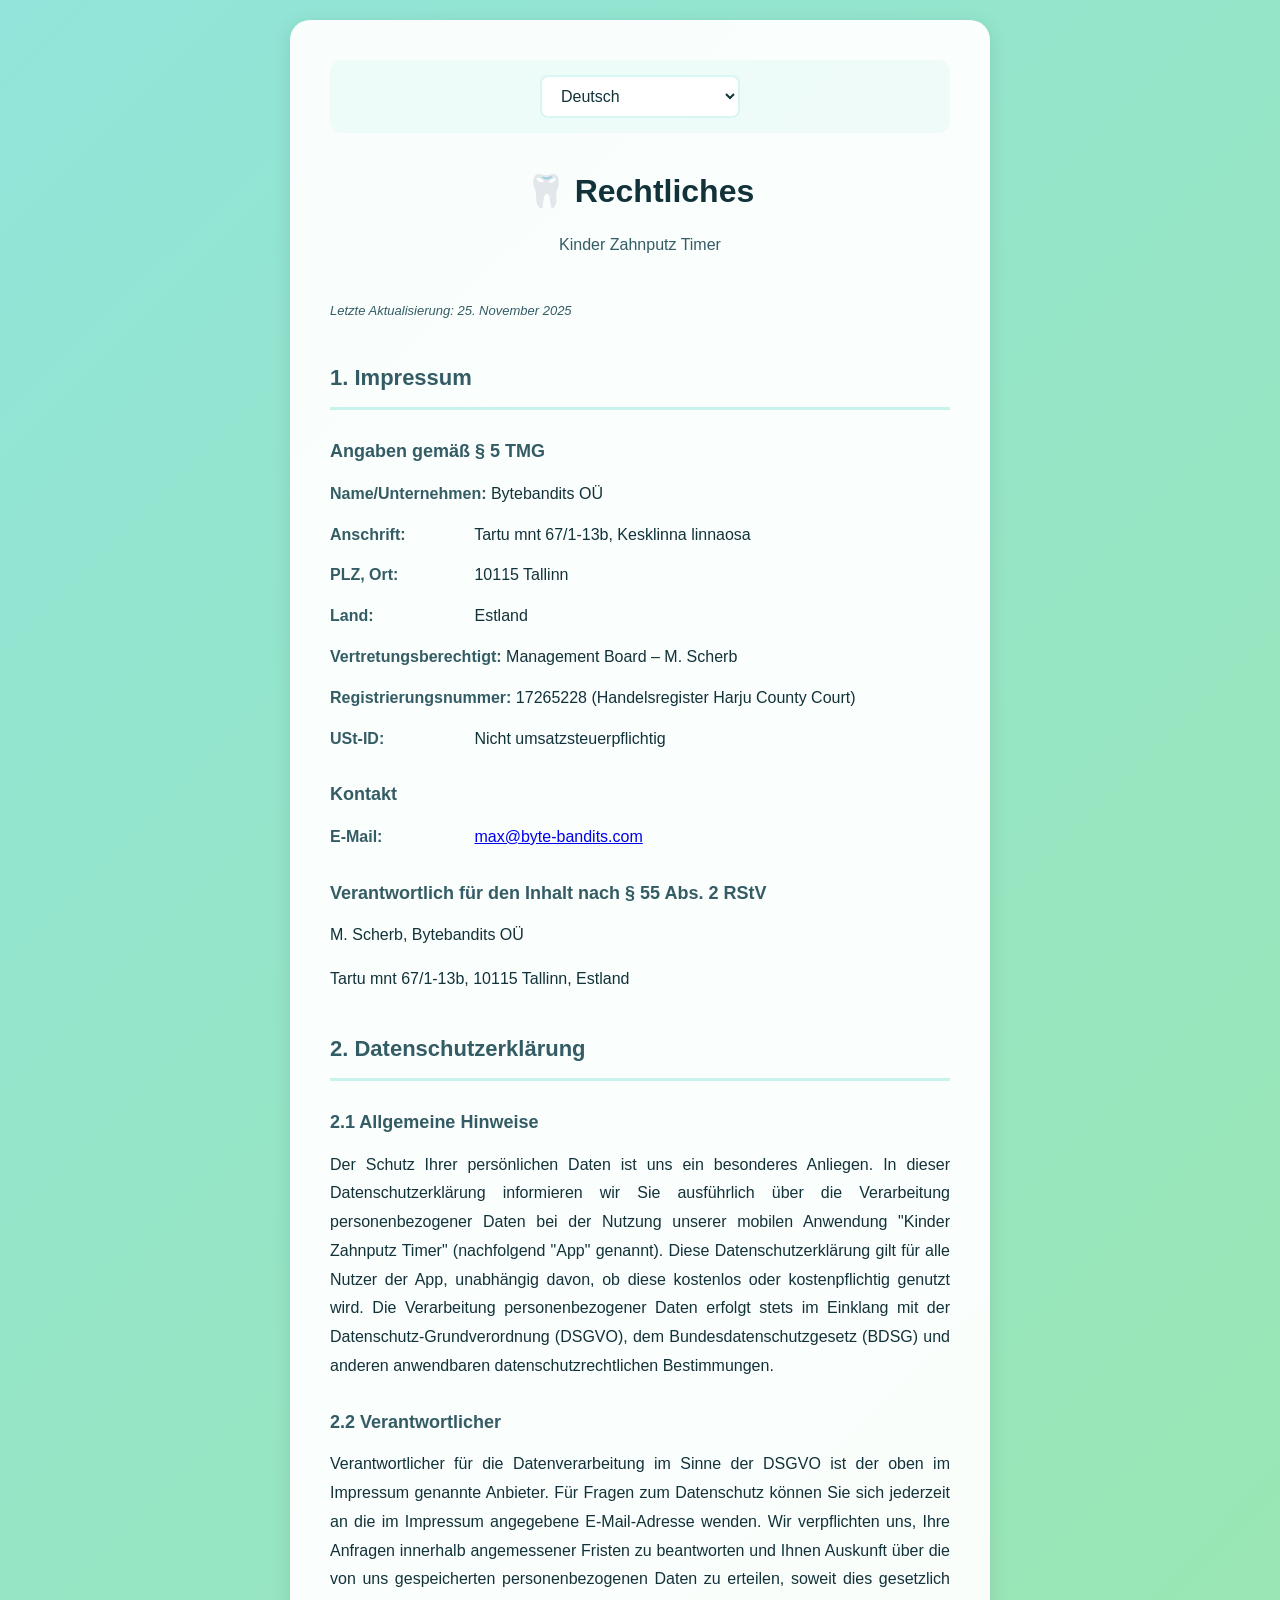
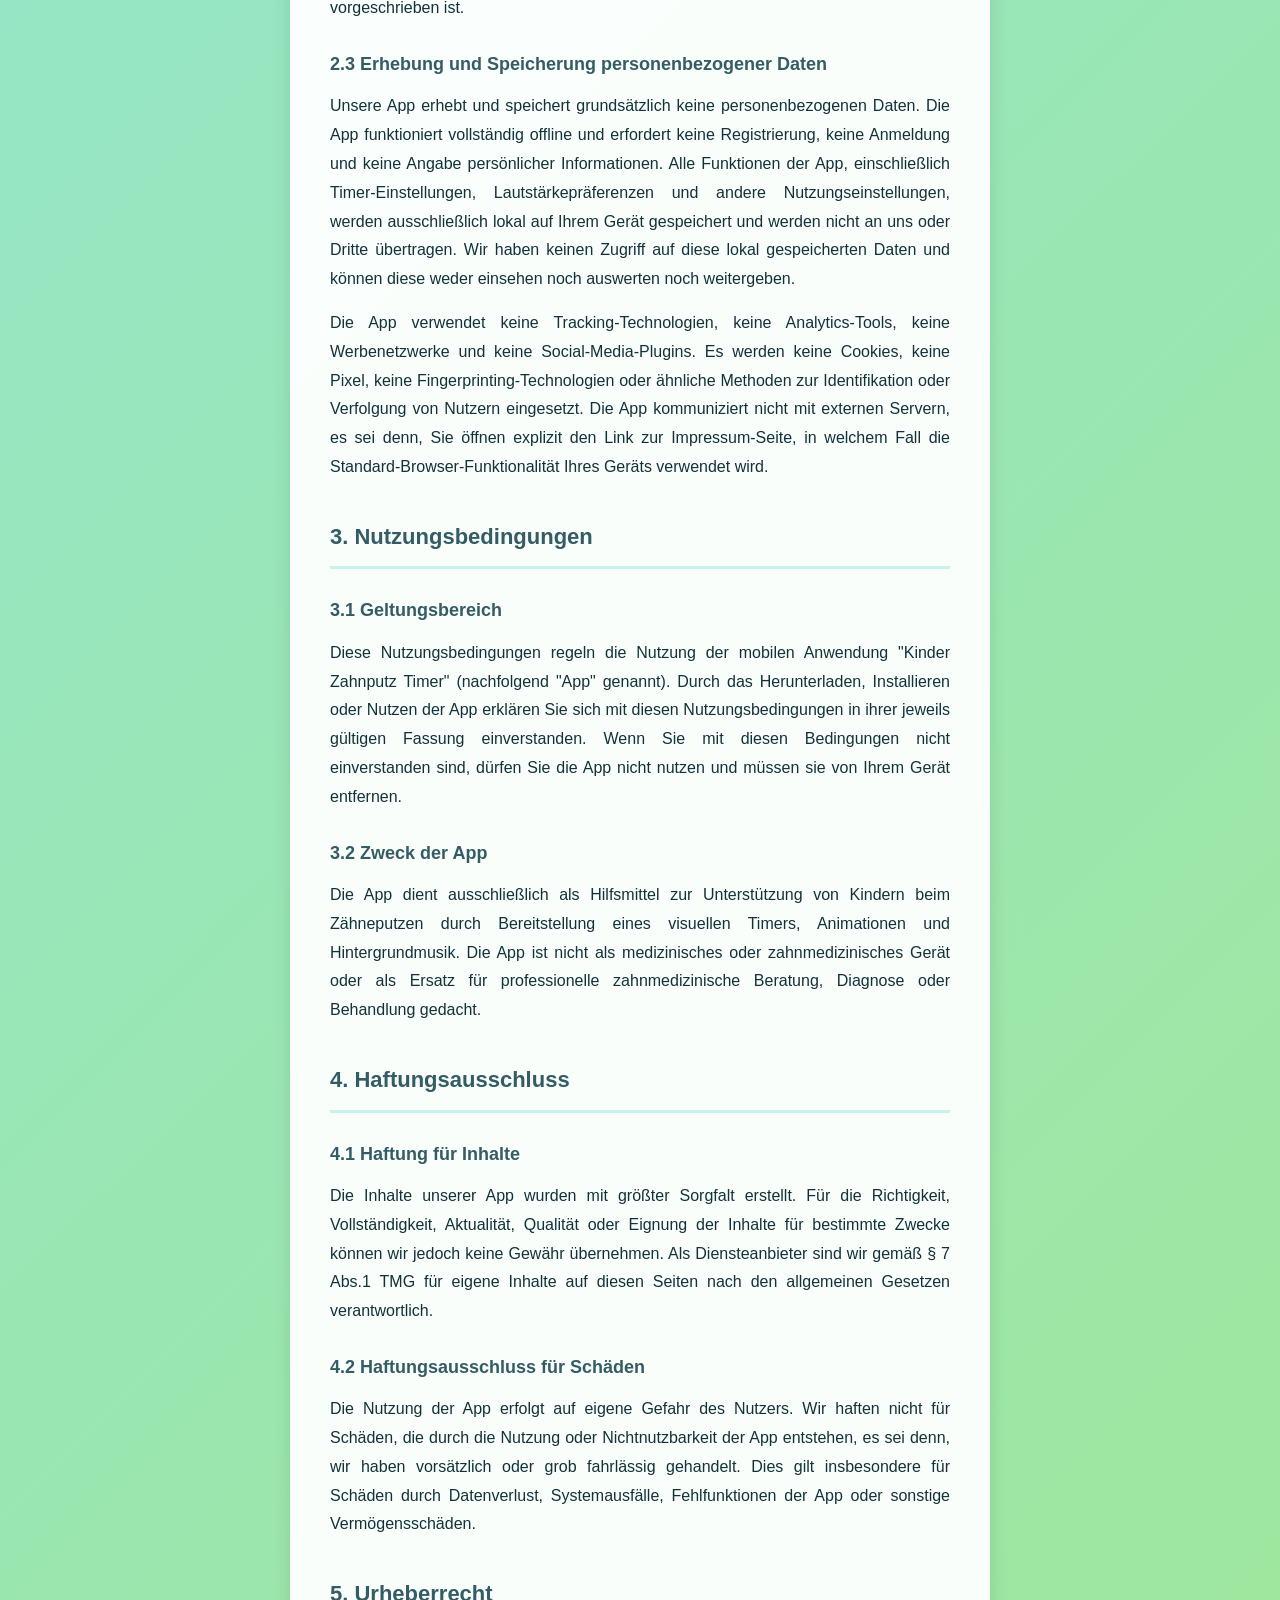
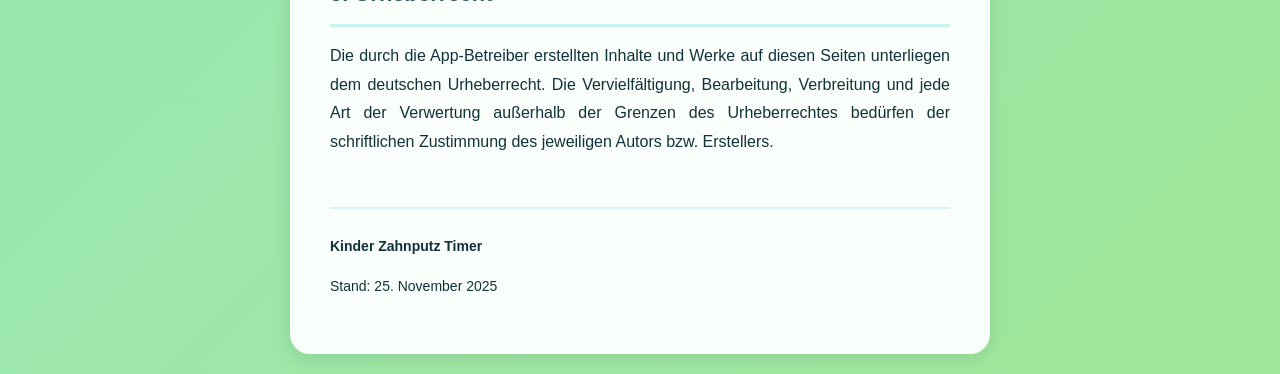
==== kids_dental_app_legal.html @ b787b928 "Updates" ====
<!DOCTYPE html>
<html lang="de">
<head>
    <meta charset="UTF-8">
    <meta name="viewport" content="width=device-width, initial-scale=1.0">
    <title>Legal - Kinder Zahnputz Timer</title>
    <style>
        * {
            margin: 0;
            padding: 0;
            box-sizing: border-box;
        }

        body {
            font-family: -apple-system, BlinkMacSystemFont, 'Segoe UI', Roboto, 'Helvetica Neue', Arial, sans-serif;
            background: linear-gradient(135deg, rgba(126, 224, 211, 0.85) 0%, rgba(143, 227, 136, 0.85) 100%);
            min-height: 100vh;
            padding: 20px;
            color: #12323A;
            line-height: 1.8;
        }

        .container {
            max-width: 700px;
            margin: 0 auto;
            background: rgba(255, 255, 255, 0.95);
            border-radius: 20px;
            padding: 40px;
            box-shadow: 0 4px 20px rgba(0, 0, 0, 0.1);
        }

        .language-selector {
            text-align: center;
            margin-bottom: 30px;
            padding: 15px;
            background: rgba(126, 224, 211, 0.1);
            border-radius: 12px;
        }

        .language-selector select {
            padding: 10px 15px;
            font-size: 16px;
            border: 2px solid rgba(126, 224, 211, 0.3);
            border-radius: 8px;
            background: white;
            color: #12323A;
            cursor: pointer;
            min-width: 200px;
        }

        .language-selector select:focus {
            outline: none;
            border-color: rgba(126, 224, 211, 0.6);
        }

        h1 {
            color: #12323A;
            font-size: 32px;
            font-weight: 800;
            margin-bottom: 10px;
            text-align: center;
        }

        h2 {
            color: #345C65;
            font-size: 22px;
            font-weight: 700;
            margin-top: 35px;
            margin-bottom: 15px;
            border-bottom: 3px solid rgba(126, 224, 211, 0.4);
            padding-bottom: 10px;
        }

        h3 {
            color: #345C65;
            font-size: 18px;
            font-weight: 600;
            margin-top: 25px;
            margin-bottom: 12px;
        }

        .subtitle {
            text-align: center;
            color: #345C65;
            font-size: 16px;
            margin-bottom: 40px;
        }

        p {
            margin-bottom: 15px;
            color: #12323A;
            text-align: justify;
        }

        .section {
            margin-bottom: 30px;
        }

        .info-item {
            margin-bottom: 12px;
        }

        .info-label {
            font-weight: 600;
            color: #345C65;
            display: inline-block;
            min-width: 140px;
        }

        .footer {
            margin-top: 50px;
            padding-top: 25px;
            border-top: 2px solid rgba(126, 224, 211, 0.3);
            text-align: center;
            color: #345C65;
            font-size: 14px;
        }

        ul {
            margin-left: 20px;
            margin-bottom: 15px;
        }

        li {
            margin-bottom: 10px;
            text-align: justify;
        }

        .last-updated {
            font-style: italic;
            color: #345C65;
            font-size: 13px;
            margin-bottom: 20px;
        }

        .lang-content {
            display: none;
        }

        .lang-content.active {
            display: block;
        }

        @media (max-width: 480px) {
            .container {
                padding: 25px;
                border-radius: 16px;
            }

            h1 {
                font-size: 26px;
            }

            h2 {
                font-size: 20px;
            }

            h3 {
                font-size: 16px;
            }

            .info-label {
                display: block;
                margin-bottom: 6px;
            }
        }
    </style>
</head>
<body>
    <div class="container">
        <div class="language-selector">
            <select id="langSelect" onchange="switchLanguage(this.value)">
                <option value="de">Deutsch</option>
                <option value="en">English</option>
                <option value="fr">Français</option>
                <option value="es">Español</option>
                <option value="pt">Português</option>
                <option value="hi">हिन्दी</option>
                <option value="zh">中文</option>
                <option value="ja">日本語</option>
                <option value="ko">한국어</option>
            </select>
        </div>

        <!-- GERMAN CONTENT -->
        <div id="content-de" class="lang-content active">
            <h1>🦷 Rechtliches</h1>
            <p class="subtitle">Kinder Zahnputz Timer</p>
            <p class="last-updated">Letzte Aktualisierung: 25. November 2025</p>

            <div class="section" id="impressum">
                <h2>1. Impressum</h2>
                <h3>Angaben gemäß § 5 TMG</h3>
                <div class="info-item">
                    <span class="info-label">Name/Unternehmen:</span>
                    <span>Bytebandits OÜ</span>
                </div>
                <div class="info-item">
                    <span class="info-label">Anschrift:</span>
                    <span>Tartu mnt 67/1-13b, Kesklinna linnaosa</span>
                </div>
                <div class="info-item">
                    <span class="info-label">PLZ, Ort:</span>
                    <span>10115 Tallinn</span>
                </div>
                <div class="info-item">
                    <span class="info-label">Land:</span>
                    <span>Estland</span>
                </div>
                <div class="info-item">
                    <span class="info-label">Vertretungsberechtigt:</span>
                    <span>Management Board – M. Scherb</span>
                </div>
                <div class="info-item">
                    <span class="info-label">Registrierungsnummer:</span>
                    <span>17265228 (Handelsregister Harju County Court)</span>
                </div>
                <div class="info-item">
                    <span class="info-label">USt-ID:</span>
                    <span>Nicht umsatzsteuerpflichtig</span>
                </div>
                <h3>Kontakt</h3>
                <div class="info-item">
                    <span class="info-label">E-Mail:</span>
                    <span><a href="mailto:max@byte-bandits.com">max@byte-bandits.com</a></span>
                </div>
                <h3>Verantwortlich für den Inhalt nach § 55 Abs. 2 RStV</h3>
                <p>M. Scherb, Bytebandits OÜ</p>
                <p>Tartu mnt 67/1-13b, 10115 Tallinn, Estland</p>
            </div>

            <div class="section" id="privacy">
                <h2>2. Datenschutzerklärung</h2>
                <h3>2.1 Allgemeine Hinweise</h3>
                <p>Der Schutz Ihrer persönlichen Daten ist uns ein besonderes Anliegen. In dieser Datenschutzerklärung informieren wir Sie ausführlich über die Verarbeitung personenbezogener Daten bei der Nutzung unserer mobilen Anwendung "Kinder Zahnputz Timer" (nachfolgend "App" genannt). Diese Datenschutzerklärung gilt für alle Nutzer der App, unabhängig davon, ob diese kostenlos oder kostenpflichtig genutzt wird. Die Verarbeitung personenbezogener Daten erfolgt stets im Einklang mit der Datenschutz-Grundverordnung (DSGVO), dem Bundesdatenschutzgesetz (BDSG) und anderen anwendbaren datenschutzrechtlichen Bestimmungen.</p>
                <h3>2.2 Verantwortlicher</h3>
                <p>Verantwortlicher für die Datenverarbeitung im Sinne der DSGVO ist der oben im Impressum genannte Anbieter. Für Fragen zum Datenschutz können Sie sich jederzeit an die im Impressum angegebene E-Mail-Adresse wenden. Wir verpflichten uns, Ihre Anfragen innerhalb angemessener Fristen zu beantworten und Ihnen Auskunft über die von uns gespeicherten personenbezogenen Daten zu erteilen, soweit dies gesetzlich vorgeschrieben ist.</p>
                <h3>2.3 Erhebung und Speicherung personenbezogener Daten</h3>
                <p>Unsere App erhebt und speichert grundsätzlich keine personenbezogenen Daten. Die App funktioniert vollständig offline und erfordert keine Registrierung, keine Anmeldung und keine Angabe persönlicher Informationen. Alle Funktionen der App, einschließlich Timer-Einstellungen, Lautstärkepräferenzen und andere Nutzungseinstellungen, werden ausschließlich lokal auf Ihrem Gerät gespeichert und werden nicht an uns oder Dritte übertragen. Wir haben keinen Zugriff auf diese lokal gespeicherten Daten und können diese weder einsehen noch auswerten noch weitergeben.</p>
                <p>Die App verwendet keine Tracking-Technologien, keine Analytics-Tools, keine Werbenetzwerke und keine Social-Media-Plugins. Es werden keine Cookies, keine Pixel, keine Fingerprinting-Technologien oder ähnliche Methoden zur Identifikation oder Verfolgung von Nutzern eingesetzt. Die App kommuniziert nicht mit externen Servern, es sei denn, Sie öffnen explizit den Link zur Impressum-Seite, in welchem Fall die Standard-Browser-Funktionalität Ihres Geräts verwendet wird.</p>
            </div>

            <div class="section" id="terms">
                <h2>3. Nutzungsbedingungen</h2>
                <h3>3.1 Geltungsbereich</h3>
                <p>Diese Nutzungsbedingungen regeln die Nutzung der mobilen Anwendung "Kinder Zahnputz Timer" (nachfolgend "App" genannt). Durch das Herunterladen, Installieren oder Nutzen der App erklären Sie sich mit diesen Nutzungsbedingungen in ihrer jeweils gültigen Fassung einverstanden. Wenn Sie mit diesen Bedingungen nicht einverstanden sind, dürfen Sie die App nicht nutzen und müssen sie von Ihrem Gerät entfernen.</p>
                <h3>3.2 Zweck der App</h3>
                <p>Die App dient ausschließlich als Hilfsmittel zur Unterstützung von Kindern beim Zähneputzen durch Bereitstellung eines visuellen Timers, Animationen und Hintergrundmusik. Die App ist nicht als medizinisches oder zahnmedizinisches Gerät oder als Ersatz für professionelle zahnmedizinische Beratung, Diagnose oder Behandlung gedacht.</p>
            </div>

            <div class="section" id="disclaimer">
                <h2>4. Haftungsausschluss</h2>
                <h3>4.1 Haftung für Inhalte</h3>
                <p>Die Inhalte unserer App wurden mit größter Sorgfalt erstellt. Für die Richtigkeit, Vollständigkeit, Aktualität, Qualität oder Eignung der Inhalte für bestimmte Zwecke können wir jedoch keine Gewähr übernehmen. Als Diensteanbieter sind wir gemäß § 7 Abs.1 TMG für eigene Inhalte auf diesen Seiten nach den allgemeinen Gesetzen verantwortlich.</p>
                <h3>4.2 Haftungsausschluss für Schäden</h3>
                <p>Die Nutzung der App erfolgt auf eigene Gefahr des Nutzers. Wir haften nicht für Schäden, die durch die Nutzung oder Nichtnutzbarkeit der App entstehen, es sei denn, wir haben vorsätzlich oder grob fahrlässig gehandelt. Dies gilt insbesondere für Schäden durch Datenverlust, Systemausfälle, Fehlfunktionen der App oder sonstige Vermögensschäden.</p>
            </div>

            <div class="section" id="copyright">
                <h2>5. Urheberrecht</h2>
                <p>Die durch die App-Betreiber erstellten Inhalte und Werke auf diesen Seiten unterliegen dem deutschen Urheberrecht. Die Vervielfältigung, Bearbeitung, Verbreitung und jede Art der Verwertung außerhalb der Grenzen des Urheberrechtes bedürfen der schriftlichen Zustimmung des jeweiligen Autors bzw. Erstellers.</p>
            </div>

            <div class="footer">
                <p><strong>Kinder Zahnputz Timer</strong></p>
                <p>Stand: 25. November 2025</p>
            </div>
        </div>

        <!-- ENGLISH CONTENT -->
        <div id="content-en" class="lang-content">
            <h1>🦷 Legal</h1>
            <p class="subtitle">Kids Dental Timer</p>
            <p class="last-updated">Last updated: 25 November 2025</p>

            <div class="section" id="impressum">
                <h2>1. Legal Notice</h2>
                <h3>Information according to § 5 TMG</h3>
                <div class="info-item">
                    <span class="info-label">Name/Company:</span>
                    <span>Bytebandits OÜ</span>
                </div>
                <div class="info-item">
                    <span class="info-label">Address:</span>
                    <span>Tartu mnt 67/1-13b, Kesklinna linnaosa</span>
                </div>
                <div class="info-item">
                    <span class="info-label">ZIP, City:</span>
                    <span>10115 Tallinn</span>
                </div>
                <div class="info-item">
                    <span class="info-label">Country:</span>
                    <span>Estonia</span>
                </div>
                <div class="info-item">
                    <span class="info-label">Represented by:</span>
                    <span>Management Board – M. Scherb</span>
                </div>
                <div class="info-item">
                    <span class="info-label">Registry code:</span>
                    <span>17265228 (Harju County Court)</span>
                </div>
                <div class="info-item">
                    <span class="info-label">VAT ID:</span>
                    <span>Not liable for VAT</span>
                </div>
                <h3>Contact</h3>
                <div class="info-item">
                    <span class="info-label">Email:</span>
                    <span><a href="mailto:max@byte-bandits.com">max@byte-bandits.com</a></span>
                </div>
                <h3>Responsible for content according to § 55 Abs. 2 RStV</h3>
                <p>M. Scherb, Bytebandits OÜ</p>
                <p>Tartu mnt 67/1-13b, 10115 Tallinn, Estonia</p>
            </div>

            <div class="section" id="privacy">
                <h2>2. Privacy Policy</h2>
                <h3>2.1 General Information</h3>
                <p>The protection of your personal data is of particular concern to us. In this privacy policy, we inform you in detail about the processing of personal data when using our mobile application "Kids Dental Timer" (hereinafter "App"). This privacy policy applies to all users of the App, regardless of whether it is used free of charge or for a fee. The processing of personal data is always in accordance with the General Data Protection Regulation (GDPR), the Federal Data Protection Act (BDSG) and other applicable data protection regulations.</p>
                <h3>2.2 Data Controller</h3>
                <p>The data controller for data processing within the meaning of the GDPR is the provider named above in the legal notice. For questions about data protection, you can contact us at any time at the email address given in the legal notice. We are committed to answering your inquiries within reasonable timeframes and providing you with information about the personal data stored by us, insofar as this is legally required.</p>
                <h3>2.3 Collection and Storage of Personal Data</h3>
                <p>Our App does not collect or store any personal data. The App works completely offline and does not require registration, login, or provision of personal information. All functions of the App, including timer settings, volume preferences, and other usage settings, are stored exclusively locally on your device and are not transmitted to us or third parties.</p>
            </div>

            <div class="section" id="terms">
                <h2>3. Terms of Service</h2>
                <h3>3.1 Scope</h3>
                <p>These terms of service govern the use of the mobile application "Kids Dental Timer" (hereinafter "App"). By downloading, installing, or using the App, you agree to these terms of service in their current version. If you do not agree to these terms, you may not use the App and must remove it from your device.</p>
                <h3>3.2 Purpose of the App</h3>
                <p>The App serves solely as a tool to support children in brushing their teeth by providing a visual timer, animations, and background music. The App is not intended as a medical or dental device or as a substitute for professional dental advice, diagnosis, or treatment.</p>
            </div>

            <div class="section" id="disclaimer">
                <h2>4. Disclaimer</h2>
                <h3>4.1 Liability for Content</h3>
                <p>The contents of our App have been created with the greatest care. However, we cannot guarantee the accuracy, completeness, timeliness, quality, or suitability of the contents for specific purposes. As a service provider, we are responsible for our own content on these pages in accordance with general laws.</p>
                <h3>4.2 Disclaimer of Damages</h3>
                <p>The use of the App is at the user's own risk. We are not liable for damages arising from the use or unusability of the App, unless we have acted intentionally or with gross negligence.</p>
            </div>

            <div class="section" id="copyright">
                <h2>5. Copyright</h2>
                <p>The contents and works created by the App operators on these pages are subject to German copyright law. The duplication, processing, distribution, and any kind of exploitation outside the limits of copyright require the written consent of the respective author or creator.</p>
            </div>

            <div class="footer">
                <p><strong>Kids Dental Timer</strong></p>
                <p>Last updated: 25 November 2025</p>
            </div>
        </div>

        <!-- FRENCH CONTENT -->
        <div id="content-fr" class="lang-content">
            <h1>🦷 Légal</h1>
            <p class="subtitle">Minuteur Dentaire pour Enfants</p>
            <p class="last-updated">Dernière mise à jour : 25 novembre 2025</p>

            <div class="section" id="impressum">
                <h2>1. Mentions Légales</h2>
                <h3>Informations selon § 5 TMG</h3>
                <p><strong>Nom/Entreprise :</strong> Bytebandits OÜ</p>
                <p><strong>Adresse :</strong> Tartu mnt 67/1-13b, Kesklinna linnaosa, 10115 Tallinn, Estonie</p>
                <p><strong>Représentant légal :</strong> Management Board – M. Scherb</p>
                <p><strong>Numéro d'enregistrement :</strong> 17265228 (Harju County Court)</p>
                <p><strong>TVA :</strong> Non assujetti à la TVA</p>
                <p><strong>Email :</strong> <a href="mailto:max@byte-bandits.com">max@byte-bandits.com</a></p>
            </div>

            <div class="section" id="privacy">
                <h2>2. Politique de Confidentialité</h2>
                <h3>2.1 Informations Générales</h3>
                <p>La protection de vos données personnelles est une préoccupation particulière pour nous. Dans cette politique de confidentialité, nous vous informons en détail sur le traitement des données personnelles lors de l'utilisation de notre application mobile "Minuteur Dentaire pour Enfants". Cette politique de confidentialité s'applique à tous les utilisateurs de l'application, qu'elle soit utilisée gratuitement ou moyennant paiement.</p>
                <h3>2.2 Collecte et Stockage des Données</h3>
                <p>Notre application ne collecte ni ne stocke aucune donnée personnelle. L'application fonctionne entièrement hors ligne et ne nécessite aucune inscription, connexion ou fourniture d'informations personnelles.</p>
            </div>

            <div class="section" id="terms">
                <h2>3. Conditions d'Utilisation</h2>
                <p>Ces conditions d'utilisation régissent l'utilisation de l'application mobile "Minuteur Dentaire pour Enfants". En téléchargeant, installant ou utilisant l'application, vous acceptez ces conditions d'utilisation dans leur version en vigueur.</p>
            </div>

            <div class="section" id="disclaimer">
                <h2>4. Avertissement</h2>
                <p>L'utilisation de l'application se fait à vos propres risques. Nous ne sommes pas responsables des dommages résultant de l'utilisation ou de l'inutilisabilité de l'application, sauf en cas de faute intentionnelle ou de négligence grave de notre part.</p>
            </div>

            <div class="footer">
                <p><strong>Minuteur Dentaire pour Enfants</strong></p>
                <p>Dernière mise à jour : 25 novembre 2025</p>
            </div>
        </div>

        <!-- SPANISH CONTENT -->
        <div id="content-es" class="lang-content">
            <h1>🦷 Legal</h1>
            <p class="subtitle">Temporizador Dental para Niños</p>
            <p class="last-updated">Última actualización: 25 de noviembre de 2025</p>

            <div class="section" id="impressum">
                <h2>1. Aviso Legal</h2>
                <h3>Información según § 5 TMG</h3>
                <p><strong>Nombre/Empresa:</strong> Bytebandits OÜ</p>
                <p><strong>Dirección:</strong> Tartu mnt 67/1-13b, Kesklinna linnaosa, 10115 Tallinn, Estonia</p>
                <p><strong>Representante:</strong> Management Board – M. Scherb</p>
                <p><strong>Número de registro:</strong> 17265228 (Harju County Court)</p>
                <p><strong>IVA:</strong> No sujeto al IVA</p>
                <p><strong>Email:</strong> <a href="mailto:max@byte-bandits.com">max@byte-bandits.com</a></p>
            </div>

            <div class="section" id="privacy">
                <h2>2. Política de Privacidad</h2>
                <h3>2.1 Información General</h3>
                <p>La protección de sus datos personales es de particular importancia para nosotros. En esta política de privacidad, le informamos en detalle sobre el procesamiento de datos personales al usar nuestra aplicación móvil "Temporizador Dental para Niños". Esta política de privacidad se aplica a todos los usuarios de la aplicación.</p>
                <h3>2.2 Recopilación de Datos</h3>
                <p>Nuestra aplicación no recopila ni almacena datos personales. La aplicación funciona completamente sin conexión y no requiere registro ni información personal.</p>
            </div>

            <div class="section" id="terms">
                <h2>3. Términos de Servicio</h2>
                <p>Estos términos de servicio rigen el uso de la aplicación móvil "Temporizador Dental para Niños". Al descargar, instalar o usar la aplicación, acepta estos términos de servicio.</p>
            </div>

            <div class="section" id="disclaimer">
                <h2>4. Descargo de Responsabilidad</h2>
                <p>El uso de la aplicación es bajo su propio riesgo. No somos responsables de los daños resultantes del uso o la inutilidad de la aplicación, excepto en caso de dolo o negligencia grave de nuestra parte.</p>
            </div>

            <div class="footer">
                <p><strong>Temporizador Dental para Niños</strong></p>
                <p>Última actualización: 25 de noviembre de 2025</p>
            </div>
        </div>

        <!-- PORTUGUESE CONTENT -->
        <div id="content-pt" class="lang-content">
            <h1>🦷 Legal</h1>
            <p class="subtitle">Timer Dental para Crianças</p>
            <p class="last-updated">Última atualização: 25 de novembro de 2025</p>

            <div class="section" id="impressum">
                <h2>1. Aviso Legal</h2>
                <h3>Informações de acordo com § 5 TMG</h3>
                <p><strong>Nome/Empresa:</strong> Bytebandits OÜ</p>
                <p><strong>Endereço:</strong> Tartu mnt 67/1-13b, Kesklinna linnaosa, 10115 Tallinn, Estônia</p>
                <p><strong>Representante:</strong> Management Board – M. Scherb</p>
                <p><strong>Código de registro:</strong> 17265228 (Harju County Court)</p>
                <p><strong>IVA:</strong> Não sujeito a IVA</p>
                <p><strong>Email:</strong> <a href="mailto:max@byte-bandits.com">max@byte-bandits.com</a></p>
            </div>

            <div class="section" id="privacy">
                <h2>2. Política de Privacidade</h2>
                <h3>2.1 Informações Gerais</h3>
                <p>A proteção dos seus dados pessoais é de particular importância para nós. Nesta política de privacidade, informamos detalhadamente sobre o processamento de dados pessoais ao usar nosso aplicativo móvel "Timer Dental para Crianças".</p>
                <h3>2.2 Coleta de Dados</h3>
                <p>Nosso aplicativo não coleta nem armazena dados pessoais. O aplicativo funciona completamente offline e não requer registro ou informações pessoais.</p>
            </div>

            <div class="section" id="terms">
                <h2>3. Termos de Serviço</h2>
                <p>Estes termos de serviço regem o uso do aplicativo móvel "Timer Dental para Crianças". Ao baixar, instalar ou usar o aplicativo, você concorda com estes termos de serviço.</p>
            </div>

            <div class="section" id="disclaimer">
                <h2>4. Isenção de Responsabilidade</h2>
                <p>O uso do aplicativo é por sua conta e risco. Não somos responsáveis por danos resultantes do uso ou inutilidade do aplicativo, exceto em caso de dolo ou negligência grave de nossa parte.</p>
            </div>

            <div class="footer">
                <p><strong>Timer Dental para Crianças</strong></p>
                <p>Última atualização: 25 de novembro de 2025</p>
            </div>
        </div>

        <!-- HINDI CONTENT -->
        <div id="content-hi" class="lang-content">
            <h1>🦷 कानूनी</h1>
            <p class="subtitle">बच्चों का दंत टाइमर</p>
            <p class="last-updated">अंतिम अपडेट: 25 नवम्बर 2025</p>

            <div class="section" id="impressum">
                <h2>1. कानूनी सूचना</h2>
                <h3>§ 5 TMG के अनुसार जानकारी</h3>
                <p><strong>नाम/कंपनी:</strong> Bytebandits OÜ</p>
                <p><strong>पता:</strong> Tartu mnt 67/1-13b, Kesklinna linnaosa, 10115 Tallinn, एस्टोनिया</p>
                <p><strong>कानूनी प्रतिनिधि:</strong> Management Board – M. Scherb</p>
                <p><strong>पंजीकरण संख्या:</strong> 17265228 (Harju County Court)</p>
                <p><strong>VAT:</strong> वैट के लिए उत्तरदायी नहीं</p>
                <p><strong>ईमेल:</strong> <a href="mailto:max@byte-bandits.com">max@byte-bandits.com</a></p>
            </div>

            <div class="section" id="privacy">
                <h2>2. गोपनीयता नीति</h2>
                <h3>2.1 सामान्य जानकारी</h3>
                <p>आपके व्यक्तिगत डेटा की सुरक्षा हमारे लिए विशेष महत्व रखती है। इस गोपनीयता नीति में, हम आपको हमारे मोबाइल एप्लिकेशन "बच्चों का दंत टाइमर" के उपयोग के दौरान व्यक्तिगत डेटा के प्रसंस्करण के बारे में विस्तार से सूचित करते हैं।</p>
                <h3>2.2 डेटा संग्रह</h3>
                <p>हमारा एप्लिकेशन कोई व्यक्तिगत डेटा एकत्र या संग्रहीत नहीं करता है। एप्लिकेशन पूरी तरह से ऑफलाइन काम करता है और पंजीकरण या व्यक्तिगत जानकारी की आवश्यकता नहीं है।</p>
            </div>

            <div class="section" id="terms">
                <h2>3. सेवा की शर्तें</h2>
                <p>ये सेवा की शर्तें मोबाइल एप्लिकेशन "बच्चों का दंत टाइमर" के उपयोग को नियंत्रित करती हैं। एप्लिकेशन डाउनलोड, इंस्टॉल या उपयोग करके, आप इन सेवा की शर्तों से सहमत होते हैं।</p>
            </div>

            <div class="section" id="disclaimer">
                <h2>4. दायित्व अस्वीकरण</h2>
                <p>एप्लिकेशन का उपयोग आपके अपने जोखिम पर है। हम एप्लिकेशन के उपयोग या अप्रयोज्यता से उत्पन्न होने वाले नुकसान के लिए जिम्मेदार नहीं हैं, जब तक कि हमने जानबूझकर या गंभीर लापरवाही से काम नहीं किया है।</p>
            </div>

            <div class="footer">
                <p><strong>बच्चों का दंत टाइमर</strong></p>
                <p>अंतिम अपडेट: 25 नवम्बर 2025</p>
            </div>
        </div>

        <!-- CHINESE CONTENT -->
        <div id="content-zh" class="lang-content">
            <h1>🦷 法律</h1>
            <p class="subtitle">儿童刷牙计时器</p>
            <p class="last-updated">最后更新：2025年11月25日</p>

            <div class="section" id="impressum">
                <h2>1. 法律声明</h2>
                <h3>根据 § 5 TMG 的信息</h3>
                <p><strong>姓名/公司：</strong> Bytebandits OÜ</p>
                <p><strong>地址：</strong> Tartu mnt 67/1-13b, Kesklinna linnaosa, 10115 塔林，爱沙尼亚</p>
                <p><strong>法定代表：</strong> 管理委员会 – M. Scherb</p>
                <p><strong>注册号：</strong> 17265228（Harju County Court）</p>
                <p><strong>税号：</strong> 无增值税义务</p>
                <p><strong>电子邮件：</strong> <a href="mailto:max@byte-bandits.com">max@byte-bandits.com</a></p>
            </div>

            <div class="section" id="privacy">
                <h2>2. 隐私政策</h2>
                <h3>2.1 一般信息</h3>
                <p>保护您的个人数据对我们来说特别重要。在本隐私政策中，我们详细告知您在使用我们的移动应用程序"儿童刷牙计时器"时处理个人数据的情况。本隐私政策适用于所有应用程序用户。</p>
                <h3>2.2 数据收集</h3>
                <p>我们的应用程序不收集或存储任何个人数据。应用程序完全离线工作，不需要注册或个人信息。</p>
            </div>

            <div class="section" id="terms">
                <h2>3. 服务条款</h2>
                <p>本服务条款规范移动应用程序"儿童刷牙计时器"的使用。通过下载、安装或使用应用程序，您同意本服务条款。</p>
            </div>

            <div class="section" id="disclaimer">
                <h2>4. 免责声明</h2>
                <p>使用应用程序的风险由您自行承担。除非我们故意或严重疏忽，否则我们不对因使用或无法使用应用程序而产生的损害负责。</p>
            </div>

            <div class="footer">
                <p><strong>儿童刷牙计时器</strong></p>
                <p>最后更新：2025年11月25日</p>
            </div>
        </div>

        <!-- JAPANESE CONTENT -->
        <div id="content-ja" class="lang-content">
            <h1>🦷 法的情報</h1>
            <p class="subtitle">子供用歯磨きタイマー</p>
            <p class="last-updated">最終更新：2025年11月25日</p>

            <div class="section" id="impressum">
                <h2>1. 法的通知</h2>
                <h3>§ 5 TMGに基づく情報</h3>
                <p><strong>名前/会社：</strong> Bytebandits OÜ</p>
                <p><strong>住所：</strong> Tartu mnt 67/1-13b, Kesklinna linnaosa, 10115 タリン（エストニア）</p>
                <p><strong>代表者：</strong> 経営委員会 – M. Scherb</p>
                <p><strong>登録番号：</strong> 17265228（Harju County Court）</p>
                <p><strong>VAT：</strong> VAT非課税</p>
                <p><strong>メール：</strong> <a href="mailto:max@byte-bandits.com">max@byte-bandits.com</a></p>
            </div>

            <div class="section" id="privacy">
                <h2>2. プライバシーポリシー</h2>
                <h3>2.1 一般情報</h3>
                <p>お客様の個人データの保護は、私たちにとって特に重要です。このプライバシーポリシーでは、モバイルアプリケーション「子供用歯磨きタイマー」の使用における個人データの処理について詳しく説明します。</p>
                <h3>2.2 データ収集</h3>
                <p>当社のアプリケーションは個人データを収集または保存しません。アプリケーションは完全にオフラインで動作し、登録や個人情報は必要ありません。</p>
            </div>

            <div class="section" id="terms">
                <h2>3. 利用規約</h2>
                <p>本利用規約は、モバイルアプリケーション「子供用歯磨きタイマー」の使用を規定します。アプリケーションをダウンロード、インストール、または使用することで、本利用規約に同意したものとみなされます。</p>
            </div>

            <div class="section" id="disclaimer">
                <h2>4. 免責事項</h2>
                <p>アプリケーションの使用は、お客様自身の責任で行われます。故意または重大な過失がない限り、アプリケーションの使用または使用不能による損害について、当社は責任を負いません。</p>
            </div>

            <div class="footer">
                <p><strong>子供用歯磨きタイマー</strong></p>
                <p>最終更新：2025年11月25日</p>
            </div>
        </div>

        <!-- KOREAN CONTENT -->
        <div id="content-ko" class="lang-content">
            <h1>🦷 법적 고지</h1>
            <p class="subtitle">어린이 양치 타이머</p>
            <p class="last-updated">최종 업데이트: 2025년 11월 25일</p>

            <div class="section" id="impressum">
                <h2>1. 법적 고지</h2>
                <h3>§ 5 TMG에 따른 정보</h3>
                <p><strong>이름/회사:</strong> Bytebandits OÜ</p>
                <p><strong>주소:</strong> Tartu mnt 67/1-13b, Kesklinna linnaosa, 10115 탈린, 에스토니아</p>
                <p><strong>대표:</strong> 경영 이사회 – M. Scherb</p>
                <p><strong>등록 번호:</strong> 17265228 (Harju County Court)</p>
                <p><strong>부가세:</strong> 부가세 납부 의무 없음</p>
                <p><strong>이메일:</strong> <a href="mailto:max@byte-bandits.com">max@byte-bandits.com</a></p>
            </div>

            <div class="section" id="privacy">
                <h2>2. 개인정보 보호정책</h2>
                <h3>2.1 일반 정보</h3>
                <p>귀하의 개인 데이터 보호는 우리에게 특히 중요합니다. 이 개인정보 보호정책에서 우리는 모바일 애플리케이션 "어린이 양치 타이머" 사용 시 개인 데이터 처리에 대해 자세히 알려드립니다.</p>
                <h3>2.2 데이터 수집</h3>
                <p>우리 애플리케이션은 개인 데이터를 수집하거나 저장하지 않습니다. 애플리케이션은 완전히 오프라인으로 작동하며 등록이나 개인 정보가 필요하지 않습니다.</p>
            </div>

            <div class="section" id="terms">
                <h2>3. 서비스 약관</h2>
                <p>본 서비스 약관은 모바일 애플리케이션 "어린이 양치 타이머"의 사용을 규제합니다. 애플리케이션을 다운로드, 설치 또는 사용함으로써 본 서비스 약관에 동의하는 것으로 간주됩니다.</p>
            </div>

            <div class="section" id="disclaimer">
                <h2>4. 면책 조항</h2>
                <p>애플리케이션 사용은 귀하의 자체 위험으로 이루어집니다. 고의 또는 중대한 과실이 없는 한, 애플리케이션 사용 또는 사용 불가능으로 인한 손해에 대해 우리는 책임을 지지 않습니다.</p>
            </div>

            <div class="footer">
                <p><strong>어린이 양치 타이머</strong></p>
                <p>최종 업데이트: 2025년 11월 25일</p>
            </div>
        </div>

    </div>

    <script>
        // Language switching functionality
        function switchLanguage(lang) {
            // Hide all language contents
            const allContents = document.querySelectorAll('.lang-content');
            allContents.forEach(content => {
                content.classList.remove('active');
            });

            // Show selected language content
            const selectedContent = document.getElementById('content-' + lang);
            if (selectedContent) {
                selectedContent.classList.add('active');
            }

            // Save language preference
            localStorage.setItem('preferredLanguage', lang);

            // Update document language attribute
            document.documentElement.lang = lang;
        }

        // Load saved language preference on page load
        window.addEventListener('DOMContentLoaded', function() {
            const savedLang = localStorage.getItem('preferredLanguage') || 'de';
            const langSelect = document.getElementById('langSelect');
            if (langSelect) {
                langSelect.value = savedLang;
                switchLanguage(savedLang);
            }
        });

        // Detect browser language and set initial language
        window.addEventListener('DOMContentLoaded', function() {
            const browserLang = navigator.language || navigator.userLanguage;
            const langMap = {
                'de': 'de', 'de-DE': 'de', 'de-AT': 'de', 'de-CH': 'de',
                'en': 'en', 'en-US': 'en', 'en-GB': 'en',
                'fr': 'fr', 'fr-FR': 'fr', 'fr-CA': 'fr',
                'es': 'es', 'es-ES': 'es', 'es-MX': 'es',
                'pt': 'pt', 'pt-BR': 'pt', 'pt-PT': 'pt',
                'hi': 'hi', 'hi-IN': 'hi',
                'zh': 'zh', 'zh-CN': 'zh', 'zh-TW': 'zh',
                'ja': 'ja', 'ja-JP': 'ja',
                'ko': 'ko', 'ko-KR': 'ko'
            };

            const langCode = browserLang.split('-')[0];
            const detectedLang = langMap[browserLang] || langMap[langCode] || 'de';

            // Only use browser language if no saved preference exists
            if (!localStorage.getItem('preferredLanguage')) {
                const langSelect = document.getElementById('langSelect');
                if (langSelect) {
                    langSelect.value = detectedLang;
                    switchLanguage(detectedLang);
                }
            }

            // Handle anchor links - scroll to section after language is set
            setTimeout(function() {
                const hash = window.location.hash;
                if (hash) {
                    const targetId = hash.substring(1);
                    const targetElement = document.getElementById(targetId);
                    if (targetElement) {
                        targetElement.scrollIntoView({ behavior: 'smooth', block: 'start' });
                    }
                }
            }, 100);
        });

        // Also handle hash changes
        window.addEventListener('hashchange', function() {
            const hash = window.location.hash;
            if (hash) {
                const targetId = hash.substring(1);
                const targetElement = document.getElementById(targetId);
                if (targetElement) {
                    targetElement.scrollIntoView({ behavior: 'smooth', block: 'start' });
                }
            }
        });
    </script>
</body>
</html>
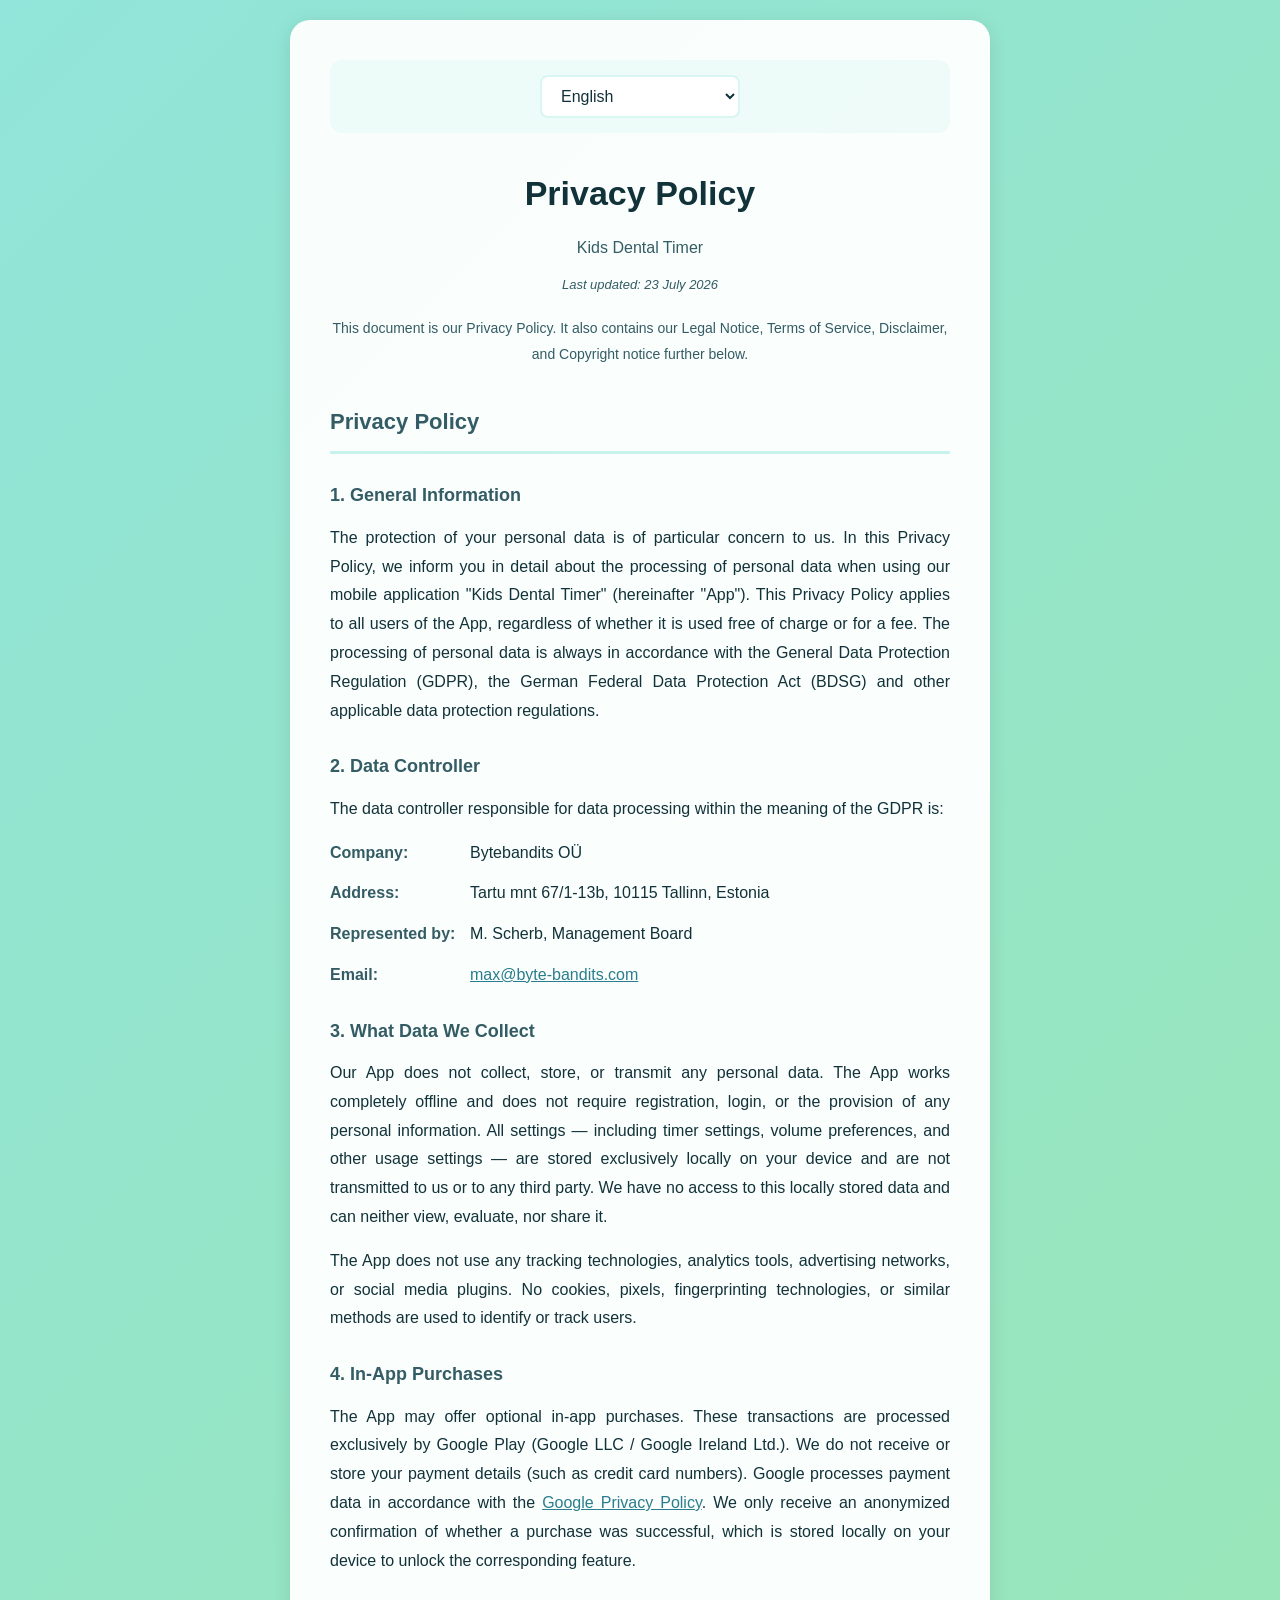
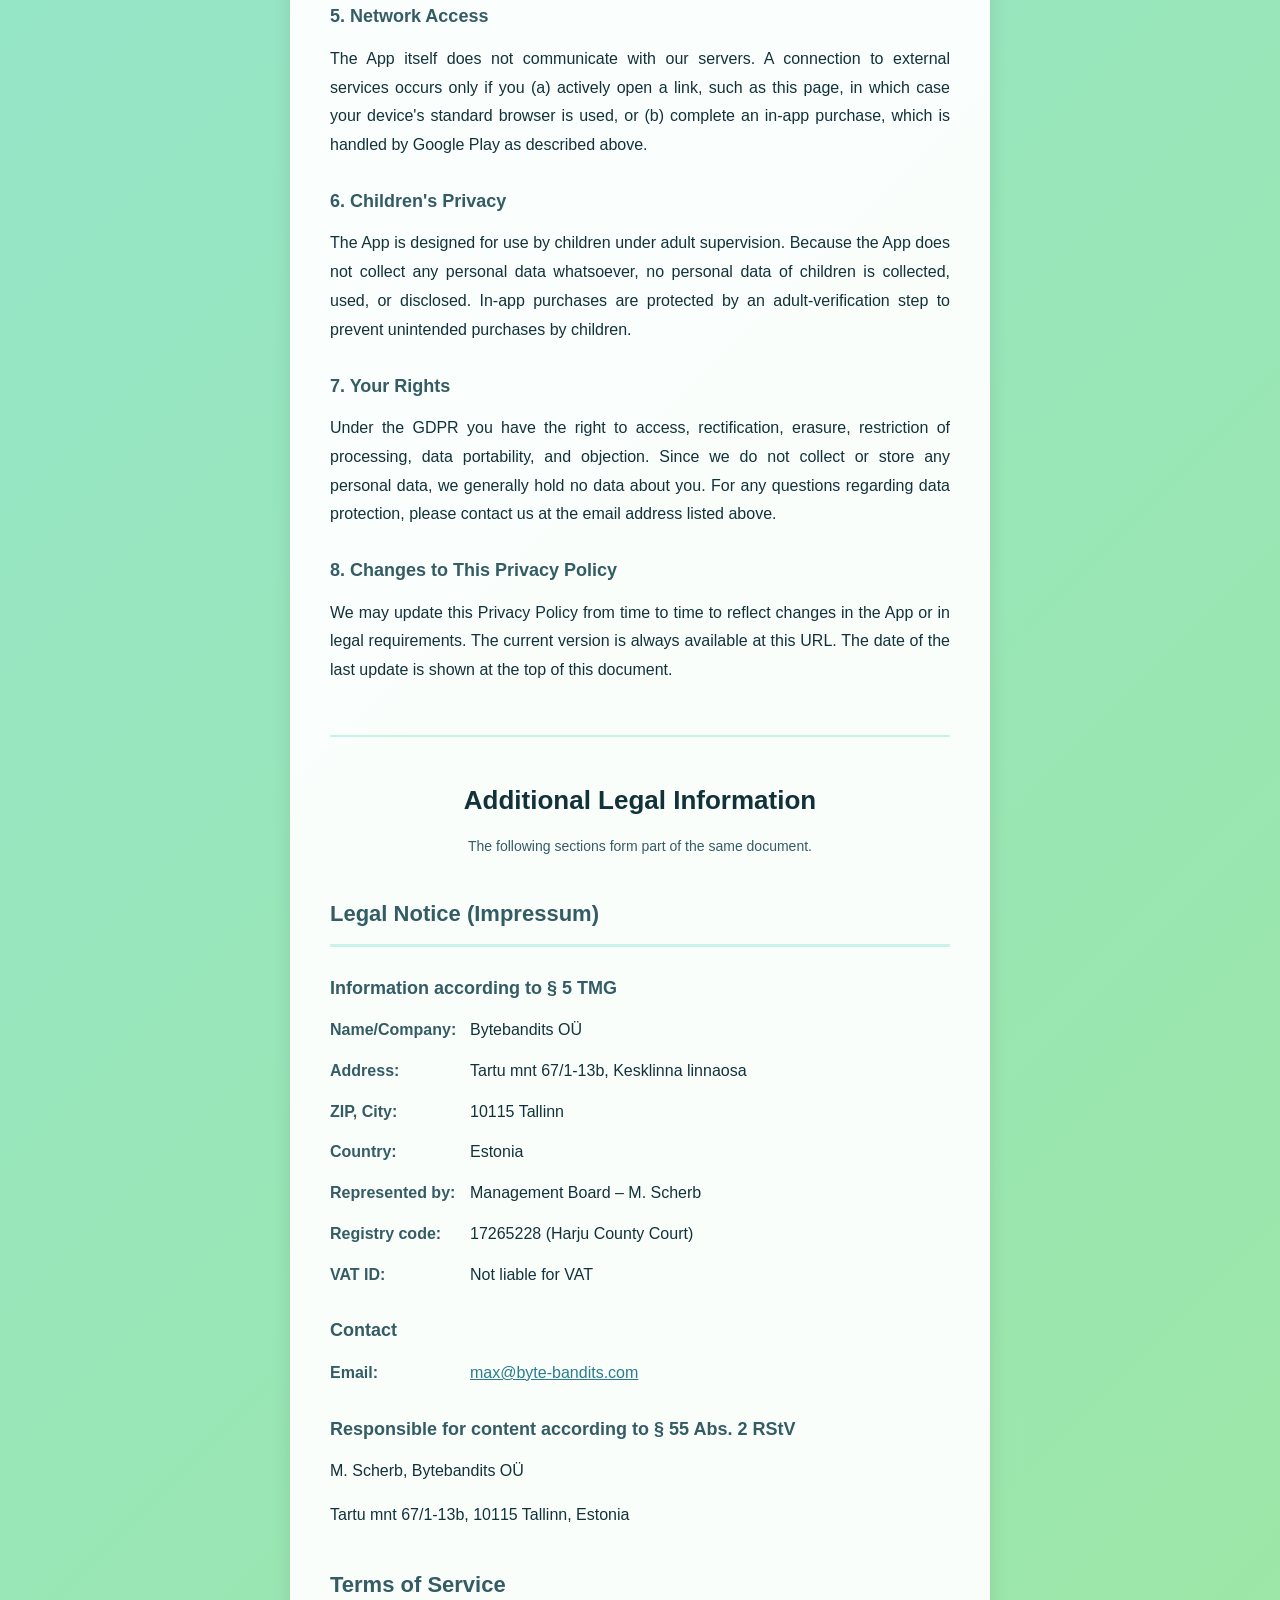
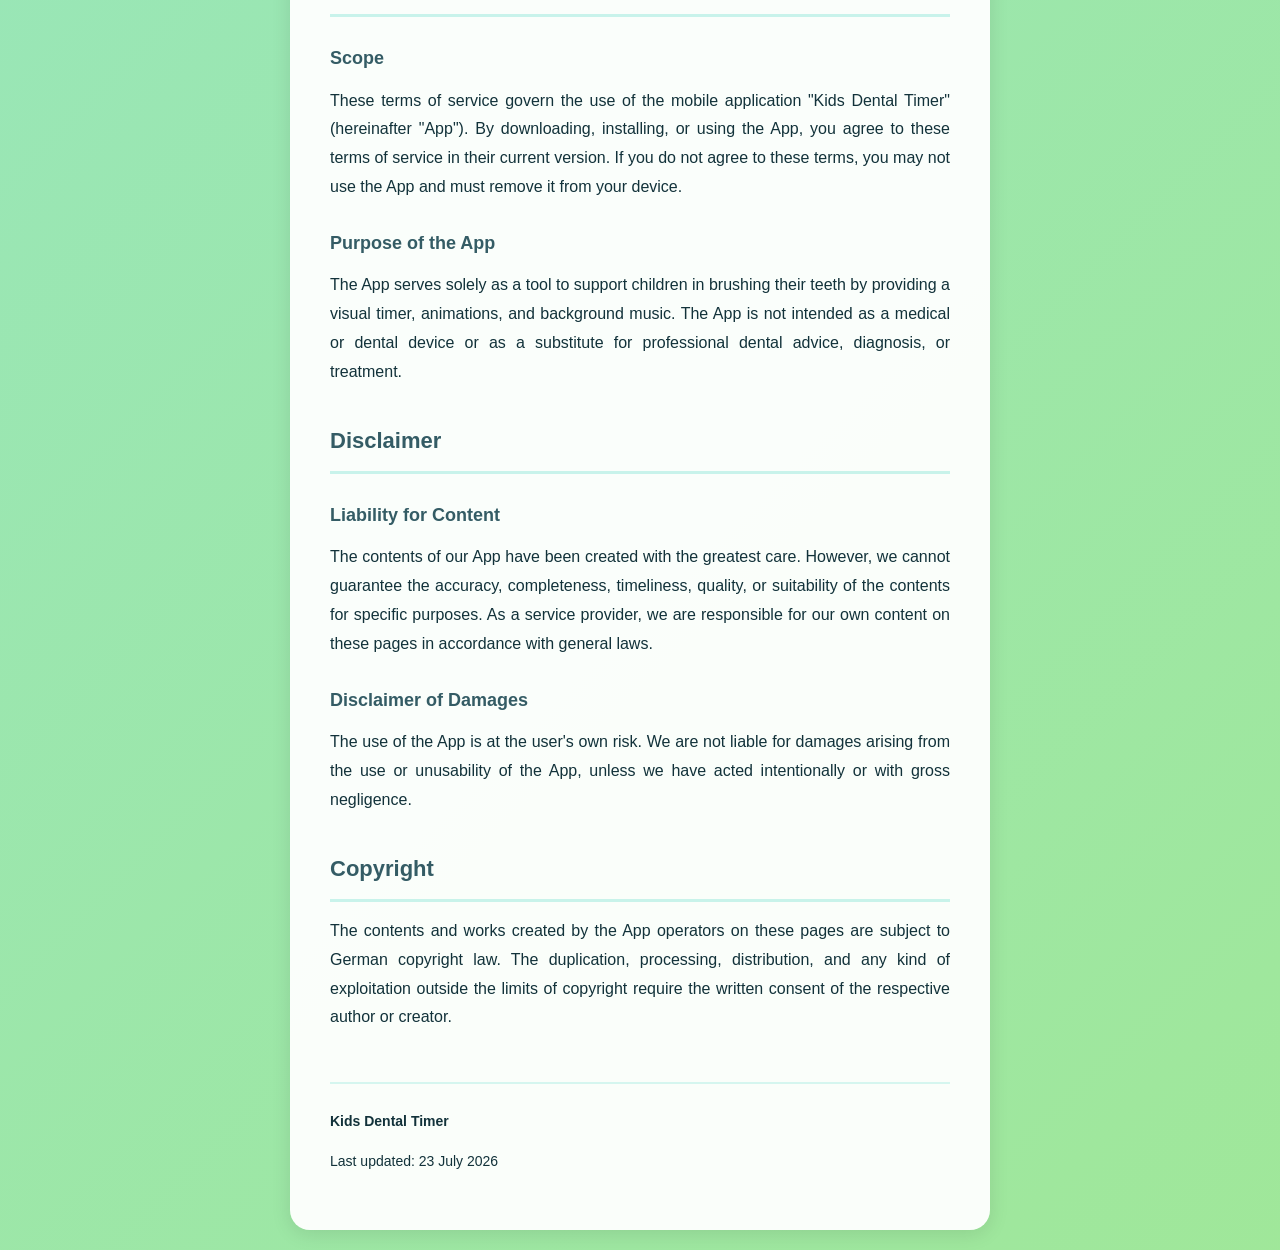
==== commit 7154fac7: "Updates" ====
--- a/kids_dental_app_legal.html
+++ b/kids_dental_app_legal.html
@@ -1,9 +1,9 @@
 <!DOCTYPE html>
-<html lang="de">
+<html lang="en">
 <head>
     <meta charset="UTF-8">
     <meta name="viewport" content="width=device-width, initial-scale=1.0">
-    <title>Legal - Kinder Zahnputz Timer</title>
+    <title>Privacy Policy - Kids Dental Timer</title>
     <style>
         * {
             margin: 0;
@@ -55,7 +55,7 @@
 
         h1 {
             color: #12323A;
-            font-size: 32px;
+            font-size: 34px;
             font-weight: 800;
             margin-bottom: 10px;
             text-align: center;
@@ -83,7 +83,7 @@
             text-align: center;
             color: #345C65;
             font-size: 16px;
-            margin-bottom: 40px;
+            margin-bottom: 10px;
         }
 
         p {
@@ -93,6 +93,28 @@
         }
 
         .section {
+            margin-bottom: 30px;
+        }
+
+        .section-divider {
+            margin: 50px 0 10px;
+            border: none;
+            border-top: 2px solid rgba(126, 224, 211, 0.4);
+        }
+
+        .doc-heading {
+            color: #12323A;
+            font-size: 26px;
+            font-weight: 800;
+            text-align: center;
+            margin-top: 40px;
+            margin-bottom: 10px;
+        }
+
+        .toc-note {
+            text-align: center;
+            color: #345C65;
+            font-size: 14px;
             margin-bottom: 30px;
         }
 
@@ -131,6 +153,7 @@
             color: #345C65;
             font-size: 13px;
             margin-bottom: 20px;
+            text-align: center;
         }
 
         .lang-content {
@@ -139,6 +162,10 @@
 
         .lang-content.active {
             display: block;
+        }
+
+        a {
+            color: #2a7d8c;
         }
 
         @media (max-width: 480px) {
@@ -148,7 +175,7 @@
             }
 
             h1 {
-                font-size: 26px;
+                font-size: 28px;
             }
 
             h2 {
@@ -157,6 +184,10 @@
 
             h3 {
                 font-size: 16px;
+            }
+
+            .doc-heading {
+                font-size: 22px;
             }
 
             .info-label {
@@ -170,8 +201,8 @@
     <div class="container">
         <div class="language-selector">
             <select id="langSelect" onchange="switchLanguage(this.value)">
+                <option value="en">English</option>
                 <option value="de">Deutsch</option>
-                <option value="en">English</option>
                 <option value="fr">Français</option>
                 <option value="es">Español</option>
                 <option value="pt">Português</option>
@@ -182,183 +213,206 @@
             </select>
         </div>
 
+        <!-- ENGLISH CONTENT -->
+        <div id="content-en" class="lang-content active">
+            <h1>Privacy Policy</h1>
+            <p class="subtitle">Kids Dental Timer</p>
+            <p class="last-updated">Last updated: 23 July 2026</p>
+            <p class="toc-note">This document is our Privacy Policy. It also contains our Legal Notice, Terms of Service, Disclaimer, and Copyright notice further below.</p>
+
+            <div class="section" id="privacy">
+                <h2>Privacy Policy</h2>
+                <h3>1. General Information</h3>
+                <p>The protection of your personal data is of particular concern to us. In this Privacy Policy, we inform you in detail about the processing of personal data when using our mobile application "Kids Dental Timer" (hereinafter "App"). This Privacy Policy applies to all users of the App, regardless of whether it is used free of charge or for a fee. The processing of personal data is always in accordance with the General Data Protection Regulation (GDPR), the German Federal Data Protection Act (BDSG) and other applicable data protection regulations.</p>
+
+                <h3>2. Data Controller</h3>
+                <p>The data controller responsible for data processing within the meaning of the GDPR is:</p>
+                <div class="info-item"><span class="info-label">Company:</span><span>Bytebandits OÜ</span></div>
+                <div class="info-item"><span class="info-label">Address:</span><span>Tartu mnt 67/1-13b, 10115 Tallinn, Estonia</span></div>
+                <div class="info-item"><span class="info-label">Represented by:</span><span>M. Scherb, Management Board</span></div>
+                <div class="info-item"><span class="info-label">Email:</span><span><a href="mailto:max@byte-bandits.com">max@byte-bandits.com</a></span></div>
+
+                <h3>3. What Data We Collect</h3>
+                <p>Our App does not collect, store, or transmit any personal data. The App works completely offline and does not require registration, login, or the provision of any personal information. All settings — including timer settings, volume preferences, and other usage settings — are stored exclusively locally on your device and are not transmitted to us or to any third party. We have no access to this locally stored data and can neither view, evaluate, nor share it.</p>
+                <p>The App does not use any tracking technologies, analytics tools, advertising networks, or social media plugins. No cookies, pixels, fingerprinting technologies, or similar methods are used to identify or track users.</p>
+
+                <h3>4. In-App Purchases</h3>
+                <p>The App may offer optional in-app purchases. These transactions are processed exclusively by Google Play (Google LLC / Google Ireland Ltd.). We do not receive or store your payment details (such as credit card numbers). Google processes payment data in accordance with the <a href="https://policies.google.com/privacy">Google Privacy Policy</a>. We only receive an anonymized confirmation of whether a purchase was successful, which is stored locally on your device to unlock the corresponding feature.</p>
+
+                <h3>5. Network Access</h3>
+                <p>The App itself does not communicate with our servers. A connection to external services occurs only if you (a) actively open a link, such as this page, in which case your device's standard browser is used, or (b) complete an in-app purchase, which is handled by Google Play as described above.</p>
+
+                <h3>6. Children's Privacy</h3>
+                <p>The App is designed for use by children under adult supervision. Because the App does not collect any personal data whatsoever, no personal data of children is collected, used, or disclosed. In-app purchases are protected by an adult-verification step to prevent unintended purchases by children.</p>
+
+                <h3>7. Your Rights</h3>
+                <p>Under the GDPR you have the right to access, rectification, erasure, restriction of processing, data portability, and objection. Since we do not collect or store any personal data, we generally hold no data about you. For any questions regarding data protection, please contact us at the email address listed above.</p>
+
+                <h3>8. Changes to This Privacy Policy</h3>
+                <p>We may update this Privacy Policy from time to time to reflect changes in the App or in legal requirements. The current version is always available at this URL. The date of the last update is shown at the top of this document.</p>
+            </div>
+
+            <hr class="section-divider">
+            <p class="doc-heading">Additional Legal Information</p>
+            <p class="toc-note">The following sections form part of the same document.</p>
+
+            <div class="section" id="impressum">
+                <h2>Legal Notice (Impressum)</h2>
+                <h3>Information according to § 5 TMG</h3>
+                <div class="info-item"><span class="info-label">Name/Company:</span><span>Bytebandits OÜ</span></div>
+                <div class="info-item"><span class="info-label">Address:</span><span>Tartu mnt 67/1-13b, Kesklinna linnaosa</span></div>
+                <div class="info-item"><span class="info-label">ZIP, City:</span><span>10115 Tallinn</span></div>
+                <div class="info-item"><span class="info-label">Country:</span><span>Estonia</span></div>
+                <div class="info-item"><span class="info-label">Represented by:</span><span>Management Board – M. Scherb</span></div>
+                <div class="info-item"><span class="info-label">Registry code:</span><span>17265228 (Harju County Court)</span></div>
+                <div class="info-item"><span class="info-label">VAT ID:</span><span>Not liable for VAT</span></div>
+                <h3>Contact</h3>
+                <div class="info-item"><span class="info-label">Email:</span><span><a href="mailto:max@byte-bandits.com">max@byte-bandits.com</a></span></div>
+                <h3>Responsible for content according to § 55 Abs. 2 RStV</h3>
+                <p>M. Scherb, Bytebandits OÜ</p>
+                <p>Tartu mnt 67/1-13b, 10115 Tallinn, Estonia</p>
+            </div>
+
+            <div class="section" id="terms">
+                <h2>Terms of Service</h2>
+                <h3>Scope</h3>
+                <p>These terms of service govern the use of the mobile application "Kids Dental Timer" (hereinafter "App"). By downloading, installing, or using the App, you agree to these terms of service in their current version. If you do not agree to these terms, you may not use the App and must remove it from your device.</p>
+                <h3>Purpose of the App</h3>
+                <p>The App serves solely as a tool to support children in brushing their teeth by providing a visual timer, animations, and background music. The App is not intended as a medical or dental device or as a substitute for professional dental advice, diagnosis, or treatment.</p>
+            </div>
+
+            <div class="section" id="disclaimer">
+                <h2>Disclaimer</h2>
+                <h3>Liability for Content</h3>
+                <p>The contents of our App have been created with the greatest care. However, we cannot guarantee the accuracy, completeness, timeliness, quality, or suitability of the contents for specific purposes. As a service provider, we are responsible for our own content on these pages in accordance with general laws.</p>
+                <h3>Disclaimer of Damages</h3>
+                <p>The use of the App is at the user's own risk. We are not liable for damages arising from the use or unusability of the App, unless we have acted intentionally or with gross negligence.</p>
+            </div>
+
+            <div class="section" id="copyright">
+                <h2>Copyright</h2>
+                <p>The contents and works created by the App operators on these pages are subject to German copyright law. The duplication, processing, distribution, and any kind of exploitation outside the limits of copyright require the written consent of the respective author or creator.</p>
+            </div>
+
+            <div class="footer">
+                <p><strong>Kids Dental Timer</strong></p>
+                <p>Last updated: 23 July 2026</p>
+            </div>
+        </div>
+
         <!-- GERMAN CONTENT -->
-        <div id="content-de" class="lang-content active">
-            <h1>🦷 Rechtliches</h1>
+        <div id="content-de" class="lang-content">
+            <h1>Datenschutzerklärung</h1>
             <p class="subtitle">Kinder Zahnputz Timer</p>
-            <p class="last-updated">Letzte Aktualisierung: 25. November 2025</p>
+            <p class="last-updated">Letzte Aktualisierung: 23. Juli 2026</p>
+            <p class="toc-note">Dieses Dokument ist unsere Datenschutzerklärung. Es enthält weiter unten außerdem unser Impressum, unsere Nutzungsbedingungen, den Haftungsausschluss und den Urheberrechtshinweis.</p>
+
+            <div class="section" id="privacy">
+                <h2>Datenschutzerklärung</h2>
+                <h3>1. Allgemeine Hinweise</h3>
+                <p>Der Schutz Ihrer persönlichen Daten ist uns ein besonderes Anliegen. In dieser Datenschutzerklärung informieren wir Sie ausführlich über die Verarbeitung personenbezogener Daten bei der Nutzung unserer mobilen Anwendung "Kinder Zahnputz Timer" (nachfolgend "App" genannt). Diese Datenschutzerklärung gilt für alle Nutzer der App, unabhängig davon, ob diese kostenlos oder kostenpflichtig genutzt wird. Die Verarbeitung personenbezogener Daten erfolgt stets im Einklang mit der Datenschutz-Grundverordnung (DSGVO), dem Bundesdatenschutzgesetz (BDSG) und anderen anwendbaren datenschutzrechtlichen Bestimmungen.</p>
+
+                <h3>2. Verantwortlicher</h3>
+                <p>Verantwortlicher für die Datenverarbeitung im Sinne der DSGVO ist:</p>
+                <div class="info-item"><span class="info-label">Unternehmen:</span><span>Bytebandits OÜ</span></div>
+                <div class="info-item"><span class="info-label">Anschrift:</span><span>Tartu mnt 67/1-13b, 10115 Tallinn, Estland</span></div>
+                <div class="info-item"><span class="info-label">Vertreten durch:</span><span>M. Scherb, Management Board</span></div>
+                <div class="info-item"><span class="info-label">E-Mail:</span><span><a href="mailto:max@byte-bandits.com">max@byte-bandits.com</a></span></div>
+
+                <h3>3. Welche Daten wir erheben</h3>
+                <p>Unsere App erhebt, speichert und übermittelt keine personenbezogenen Daten. Die App funktioniert vollständig offline und erfordert keine Registrierung, keine Anmeldung und keine Angabe persönlicher Informationen. Alle Einstellungen – einschließlich Timer-Einstellungen, Lautstärkepräferenzen und andere Nutzungseinstellungen – werden ausschließlich lokal auf Ihrem Gerät gespeichert und werden nicht an uns oder Dritte übertragen. Wir haben keinen Zugriff auf diese lokal gespeicherten Daten und können diese weder einsehen noch auswerten noch weitergeben.</p>
+                <p>Die App verwendet keine Tracking-Technologien, keine Analytics-Tools, keine Werbenetzwerke und keine Social-Media-Plugins. Es werden keine Cookies, keine Pixel, keine Fingerprinting-Technologien oder ähnliche Methoden zur Identifikation oder Verfolgung von Nutzern eingesetzt.</p>
+
+                <h3>4. In-App-Käufe</h3>
+                <p>Die App kann optionale In-App-Käufe anbieten. Diese Transaktionen werden ausschließlich über Google Play (Google LLC / Google Ireland Ltd.) abgewickelt. Wir erhalten und speichern keine Ihrer Zahlungsdaten (z. B. Kreditkartennummern). Google verarbeitet Zahlungsdaten gemäß der <a href="https://policies.google.com/privacy">Google-Datenschutzerklärung</a>. Wir erhalten lediglich eine anonymisierte Bestätigung darüber, ob ein Kauf erfolgreich war; diese wird lokal auf Ihrem Gerät gespeichert, um die entsprechende Funktion freizuschalten.</p>
+
+                <h3>5. Netzwerkzugriff</h3>
+                <p>Die App selbst kommuniziert nicht mit unseren Servern. Eine Verbindung zu externen Diensten erfolgt nur, wenn Sie (a) aktiv einen Link öffnen, etwa diese Seite, wobei der Standard-Browser Ihres Geräts verwendet wird, oder (b) einen In-App-Kauf abschließen, der wie oben beschrieben über Google Play abgewickelt wird.</p>
+
+                <h3>6. Datenschutz für Kinder</h3>
+                <p>Die App ist für die Nutzung durch Kinder unter Aufsicht Erwachsener konzipiert. Da die App keinerlei personenbezogene Daten erhebt, werden auch keine personenbezogenen Daten von Kindern erhoben, genutzt oder weitergegeben. In-App-Käufe sind durch eine Erwachsenen-Bestätigung geschützt, um unbeabsichtigte Käufe durch Kinder zu verhindern.</p>
+
+                <h3>7. Ihre Rechte</h3>
+                <p>Nach der DSGVO haben Sie das Recht auf Auskunft, Berichtigung, Löschung, Einschränkung der Verarbeitung, Datenübertragbarkeit und Widerspruch. Da wir keine personenbezogenen Daten erheben oder speichern, liegen uns in der Regel keine Daten über Sie vor. Bei Fragen zum Datenschutz wenden Sie sich bitte an die oben genannte E-Mail-Adresse.</p>
+
+                <h3>8. Änderungen dieser Datenschutzerklärung</h3>
+                <p>Wir können diese Datenschutzerklärung von Zeit zu Zeit aktualisieren, um Änderungen an der App oder an den gesetzlichen Anforderungen zu berücksichtigen. Die aktuelle Fassung ist stets unter dieser URL abrufbar. Das Datum der letzten Aktualisierung finden Sie oben in diesem Dokument.</p>
+            </div>
+
+            <hr class="section-divider">
+            <p class="doc-heading">Weitere rechtliche Informationen</p>
+            <p class="toc-note">Die folgenden Abschnitte sind Bestandteil desselben Dokuments.</p>
 
             <div class="section" id="impressum">
-                <h2>1. Impressum</h2>
+                <h2>Impressum</h2>
                 <h3>Angaben gemäß § 5 TMG</h3>
-                <div class="info-item">
-                    <span class="info-label">Name/Unternehmen:</span>
-                    <span>Bytebandits OÜ</span>
-                </div>
-                <div class="info-item">
-                    <span class="info-label">Anschrift:</span>
-                    <span>Tartu mnt 67/1-13b, Kesklinna linnaosa</span>
-                </div>
-                <div class="info-item">
-                    <span class="info-label">PLZ, Ort:</span>
-                    <span>10115 Tallinn</span>
-                </div>
-                <div class="info-item">
-                    <span class="info-label">Land:</span>
-                    <span>Estland</span>
-                </div>
-                <div class="info-item">
-                    <span class="info-label">Vertretungsberechtigt:</span>
-                    <span>Management Board – M. Scherb</span>
-                </div>
-                <div class="info-item">
-                    <span class="info-label">Registrierungsnummer:</span>
-                    <span>17265228 (Handelsregister Harju County Court)</span>
-                </div>
-                <div class="info-item">
-                    <span class="info-label">USt-ID:</span>
-                    <span>Nicht umsatzsteuerpflichtig</span>
-                </div>
+                <div class="info-item"><span class="info-label">Name/Unternehmen:</span><span>Bytebandits OÜ</span></div>
+                <div class="info-item"><span class="info-label">Anschrift:</span><span>Tartu mnt 67/1-13b, Kesklinna linnaosa</span></div>
+                <div class="info-item"><span class="info-label">PLZ, Ort:</span><span>10115 Tallinn</span></div>
+                <div class="info-item"><span class="info-label">Land:</span><span>Estland</span></div>
+                <div class="info-item"><span class="info-label">Vertretungsberechtigt:</span><span>Management Board – M. Scherb</span></div>
+                <div class="info-item"><span class="info-label">Registrierungsnummer:</span><span>17265228 (Handelsregister Harju County Court)</span></div>
+                <div class="info-item"><span class="info-label">USt-ID:</span><span>Nicht umsatzsteuerpflichtig</span></div>
                 <h3>Kontakt</h3>
-                <div class="info-item">
-                    <span class="info-label">E-Mail:</span>
-                    <span><a href="mailto:max@byte-bandits.com">max@byte-bandits.com</a></span>
-                </div>
+                <div class="info-item"><span class="info-label">E-Mail:</span><span><a href="mailto:max@byte-bandits.com">max@byte-bandits.com</a></span></div>
                 <h3>Verantwortlich für den Inhalt nach § 55 Abs. 2 RStV</h3>
                 <p>M. Scherb, Bytebandits OÜ</p>
                 <p>Tartu mnt 67/1-13b, 10115 Tallinn, Estland</p>
             </div>
 
-            <div class="section" id="privacy">
-                <h2>2. Datenschutzerklärung</h2>
-                <h3>2.1 Allgemeine Hinweise</h3>
-                <p>Der Schutz Ihrer persönlichen Daten ist uns ein besonderes Anliegen. In dieser Datenschutzerklärung informieren wir Sie ausführlich über die Verarbeitung personenbezogener Daten bei der Nutzung unserer mobilen Anwendung "Kinder Zahnputz Timer" (nachfolgend "App" genannt). Diese Datenschutzerklärung gilt für alle Nutzer der App, unabhängig davon, ob diese kostenlos oder kostenpflichtig genutzt wird. Die Verarbeitung personenbezogener Daten erfolgt stets im Einklang mit der Datenschutz-Grundverordnung (DSGVO), dem Bundesdatenschutzgesetz (BDSG) und anderen anwendbaren datenschutzrechtlichen Bestimmungen.</p>
-                <h3>2.2 Verantwortlicher</h3>
-                <p>Verantwortlicher für die Datenverarbeitung im Sinne der DSGVO ist der oben im Impressum genannte Anbieter. Für Fragen zum Datenschutz können Sie sich jederzeit an die im Impressum angegebene E-Mail-Adresse wenden. Wir verpflichten uns, Ihre Anfragen innerhalb angemessener Fristen zu beantworten und Ihnen Auskunft über die von uns gespeicherten personenbezogenen Daten zu erteilen, soweit dies gesetzlich vorgeschrieben ist.</p>
-                <h3>2.3 Erhebung und Speicherung personenbezogener Daten</h3>
-                <p>Unsere App erhebt und speichert grundsätzlich keine personenbezogenen Daten. Die App funktioniert vollständig offline und erfordert keine Registrierung, keine Anmeldung und keine Angabe persönlicher Informationen. Alle Funktionen der App, einschließlich Timer-Einstellungen, Lautstärkepräferenzen und andere Nutzungseinstellungen, werden ausschließlich lokal auf Ihrem Gerät gespeichert und werden nicht an uns oder Dritte übertragen. Wir haben keinen Zugriff auf diese lokal gespeicherten Daten und können diese weder einsehen noch auswerten noch weitergeben.</p>
-                <p>Die App verwendet keine Tracking-Technologien, keine Analytics-Tools, keine Werbenetzwerke und keine Social-Media-Plugins. Es werden keine Cookies, keine Pixel, keine Fingerprinting-Technologien oder ähnliche Methoden zur Identifikation oder Verfolgung von Nutzern eingesetzt. Die App kommuniziert nicht mit externen Servern, es sei denn, Sie öffnen explizit den Link zur Impressum-Seite, in welchem Fall die Standard-Browser-Funktionalität Ihres Geräts verwendet wird.</p>
-            </div>
-
             <div class="section" id="terms">
-                <h2>3. Nutzungsbedingungen</h2>
-                <h3>3.1 Geltungsbereich</h3>
+                <h2>Nutzungsbedingungen</h2>
+                <h3>Geltungsbereich</h3>
                 <p>Diese Nutzungsbedingungen regeln die Nutzung der mobilen Anwendung "Kinder Zahnputz Timer" (nachfolgend "App" genannt). Durch das Herunterladen, Installieren oder Nutzen der App erklären Sie sich mit diesen Nutzungsbedingungen in ihrer jeweils gültigen Fassung einverstanden. Wenn Sie mit diesen Bedingungen nicht einverstanden sind, dürfen Sie die App nicht nutzen und müssen sie von Ihrem Gerät entfernen.</p>
-                <h3>3.2 Zweck der App</h3>
+                <h3>Zweck der App</h3>
                 <p>Die App dient ausschließlich als Hilfsmittel zur Unterstützung von Kindern beim Zähneputzen durch Bereitstellung eines visuellen Timers, Animationen und Hintergrundmusik. Die App ist nicht als medizinisches oder zahnmedizinisches Gerät oder als Ersatz für professionelle zahnmedizinische Beratung, Diagnose oder Behandlung gedacht.</p>
             </div>
 
             <div class="section" id="disclaimer">
-                <h2>4. Haftungsausschluss</h2>
-                <h3>4.1 Haftung für Inhalte</h3>
+                <h2>Haftungsausschluss</h2>
+                <h3>Haftung für Inhalte</h3>
                 <p>Die Inhalte unserer App wurden mit größter Sorgfalt erstellt. Für die Richtigkeit, Vollständigkeit, Aktualität, Qualität oder Eignung der Inhalte für bestimmte Zwecke können wir jedoch keine Gewähr übernehmen. Als Diensteanbieter sind wir gemäß § 7 Abs.1 TMG für eigene Inhalte auf diesen Seiten nach den allgemeinen Gesetzen verantwortlich.</p>
-                <h3>4.2 Haftungsausschluss für Schäden</h3>
+                <h3>Haftungsausschluss für Schäden</h3>
                 <p>Die Nutzung der App erfolgt auf eigene Gefahr des Nutzers. Wir haften nicht für Schäden, die durch die Nutzung oder Nichtnutzbarkeit der App entstehen, es sei denn, wir haben vorsätzlich oder grob fahrlässig gehandelt. Dies gilt insbesondere für Schäden durch Datenverlust, Systemausfälle, Fehlfunktionen der App oder sonstige Vermögensschäden.</p>
             </div>
 
             <div class="section" id="copyright">
-                <h2>5. Urheberrecht</h2>
+                <h2>Urheberrecht</h2>
                 <p>Die durch die App-Betreiber erstellten Inhalte und Werke auf diesen Seiten unterliegen dem deutschen Urheberrecht. Die Vervielfältigung, Bearbeitung, Verbreitung und jede Art der Verwertung außerhalb der Grenzen des Urheberrechtes bedürfen der schriftlichen Zustimmung des jeweiligen Autors bzw. Erstellers.</p>
             </div>
 
             <div class="footer">
                 <p><strong>Kinder Zahnputz Timer</strong></p>
-                <p>Stand: 25. November 2025</p>
-            </div>
-        </div>
-
-        <!-- ENGLISH CONTENT -->
-        <div id="content-en" class="lang-content">
-            <h1>🦷 Legal</h1>
-            <p class="subtitle">Kids Dental Timer</p>
-            <p class="last-updated">Last updated: 25 November 2025</p>
-
-            <div class="section" id="impressum">
-                <h2>1. Legal Notice</h2>
-                <h3>Information according to § 5 TMG</h3>
-                <div class="info-item">
-                    <span class="info-label">Name/Company:</span>
-                    <span>Bytebandits OÜ</span>
-                </div>
-                <div class="info-item">
-                    <span class="info-label">Address:</span>
-                    <span>Tartu mnt 67/1-13b, Kesklinna linnaosa</span>
-                </div>
-                <div class="info-item">
-                    <span class="info-label">ZIP, City:</span>
-                    <span>10115 Tallinn</span>
-                </div>
-                <div class="info-item">
-                    <span class="info-label">Country:</span>
-                    <span>Estonia</span>
-                </div>
-                <div class="info-item">
-                    <span class="info-label">Represented by:</span>
-                    <span>Management Board – M. Scherb</span>
-                </div>
-                <div class="info-item">
-                    <span class="info-label">Registry code:</span>
-                    <span>17265228 (Harju County Court)</span>
-                </div>
-                <div class="info-item">
-                    <span class="info-label">VAT ID:</span>
-                    <span>Not liable for VAT</span>
-                </div>
-                <h3>Contact</h3>
-                <div class="info-item">
-                    <span class="info-label">Email:</span>
-                    <span><a href="mailto:max@byte-bandits.com">max@byte-bandits.com</a></span>
-                </div>
-                <h3>Responsible for content according to § 55 Abs. 2 RStV</h3>
-                <p>M. Scherb, Bytebandits OÜ</p>
-                <p>Tartu mnt 67/1-13b, 10115 Tallinn, Estonia</p>
-            </div>
-
-            <div class="section" id="privacy">
-                <h2>2. Privacy Policy</h2>
-                <h3>2.1 General Information</h3>
-                <p>The protection of your personal data is of particular concern to us. In this privacy policy, we inform you in detail about the processing of personal data when using our mobile application "Kids Dental Timer" (hereinafter "App"). This privacy policy applies to all users of the App, regardless of whether it is used free of charge or for a fee. The processing of personal data is always in accordance with the General Data Protection Regulation (GDPR), the Federal Data Protection Act (BDSG) and other applicable data protection regulations.</p>
-                <h3>2.2 Data Controller</h3>
-                <p>The data controller for data processing within the meaning of the GDPR is the provider named above in the legal notice. For questions about data protection, you can contact us at any time at the email address given in the legal notice. We are committed to answering your inquiries within reasonable timeframes and providing you with information about the personal data stored by us, insofar as this is legally required.</p>
-                <h3>2.3 Collection and Storage of Personal Data</h3>
-                <p>Our App does not collect or store any personal data. The App works completely offline and does not require registration, login, or provision of personal information. All functions of the App, including timer settings, volume preferences, and other usage settings, are stored exclusively locally on your device and are not transmitted to us or third parties.</p>
-            </div>
-
-            <div class="section" id="terms">
-                <h2>3. Terms of Service</h2>
-                <h3>3.1 Scope</h3>
-                <p>These terms of service govern the use of the mobile application "Kids Dental Timer" (hereinafter "App"). By downloading, installing, or using the App, you agree to these terms of service in their current version. If you do not agree to these terms, you may not use the App and must remove it from your device.</p>
-                <h3>3.2 Purpose of the App</h3>
-                <p>The App serves solely as a tool to support children in brushing their teeth by providing a visual timer, animations, and background music. The App is not intended as a medical or dental device or as a substitute for professional dental advice, diagnosis, or treatment.</p>
-            </div>
-
-            <div class="section" id="disclaimer">
-                <h2>4. Disclaimer</h2>
-                <h3>4.1 Liability for Content</h3>
-                <p>The contents of our App have been created with the greatest care. However, we cannot guarantee the accuracy, completeness, timeliness, quality, or suitability of the contents for specific purposes. As a service provider, we are responsible for our own content on these pages in accordance with general laws.</p>
-                <h3>4.2 Disclaimer of Damages</h3>
-                <p>The use of the App is at the user's own risk. We are not liable for damages arising from the use or unusability of the App, unless we have acted intentionally or with gross negligence.</p>
-            </div>
-
-            <div class="section" id="copyright">
-                <h2>5. Copyright</h2>
-                <p>The contents and works created by the App operators on these pages are subject to German copyright law. The duplication, processing, distribution, and any kind of exploitation outside the limits of copyright require the written consent of the respective author or creator.</p>
-            </div>
-
-            <div class="footer">
-                <p><strong>Kids Dental Timer</strong></p>
-                <p>Last updated: 25 November 2025</p>
+                <p>Stand: 23. Juli 2026</p>
             </div>
         </div>
 
         <!-- FRENCH CONTENT -->
         <div id="content-fr" class="lang-content">
-            <h1>🦷 Légal</h1>
+            <h1>Politique de Confidentialité</h1>
             <p class="subtitle">Minuteur Dentaire pour Enfants</p>
-            <p class="last-updated">Dernière mise à jour : 25 novembre 2025</p>
+            <p class="last-updated">Dernière mise à jour : 23 juillet 2026</p>
+            <p class="toc-note">Ce document est notre politique de confidentialité. Il contient également ci-dessous nos mentions légales, nos conditions d'utilisation, l'avertissement et la mention de droit d'auteur.</p>
+
+            <div class="section" id="privacy">
+                <h2>Politique de Confidentialité</h2>
+                <h3>1. Informations Générales</h3>
+                <p>La protection de vos données personnelles est une préoccupation particulière pour nous. Dans cette politique de confidentialité, nous vous informons en détail sur le traitement des données personnelles lors de l'utilisation de notre application mobile "Minuteur Dentaire pour Enfants". Cette politique de confidentialité s'applique à tous les utilisateurs de l'application, qu'elle soit utilisée gratuitement ou moyennant paiement.</p>
+                <h3>2. Responsable du Traitement</h3>
+                <p>Bytebandits OÜ, Tartu mnt 67/1-13b, 10115 Tallinn, Estonie. Représenté par M. Scherb. Email : <a href="mailto:max@byte-bandits.com">max@byte-bandits.com</a></p>
+                <h3>3. Données Collectées</h3>
+                <p>Notre application ne collecte, ne stocke ni ne transmet aucune donnée personnelle. L'application fonctionne entièrement hors ligne et ne nécessite aucune inscription, connexion ou fourniture d'informations personnelles. Tous les réglages sont stockés exclusivement en local sur votre appareil. L'application n'utilise aucun outil de suivi, d'analyse ou de publicité.</p>
+                <h3>4. Achats Intégrés</h3>
+                <p>Les achats intégrés éventuels sont traités exclusivement par Google Play. Nous ne recevons ni ne stockons vos données de paiement. Google traite ces données conformément à la <a href="https://policies.google.com/privacy">Politique de confidentialité de Google</a>.</p>
+                <h3>5. Confidentialité des Enfants</h3>
+                <p>L'application est conçue pour être utilisée par des enfants sous la surveillance d'un adulte. Comme l'application ne collecte aucune donnée personnelle, aucune donnée personnelle d'enfant n'est collectée. Les achats intégrés sont protégés par une vérification par un adulte.</p>
+            </div>
+
+            <hr class="section-divider">
+            <p class="doc-heading">Informations Légales Complémentaires</p>
 
             <div class="section" id="impressum">
-                <h2>1. Mentions Légales</h2>
+                <h2>Mentions Légales</h2>
                 <h3>Informations selon § 5 TMG</h3>
                 <p><strong>Nom/Entreprise :</strong> Bytebandits OÜ</p>
                 <p><strong>Adresse :</strong> Tartu mnt 67/1-13b, Kesklinna linnaosa, 10115 Tallinn, Estonie</p>
@@ -368,38 +422,53 @@
                 <p><strong>Email :</strong> <a href="mailto:max@byte-bandits.com">max@byte-bandits.com</a></p>
             </div>
 
-            <div class="section" id="privacy">
-                <h2>2. Politique de Confidentialité</h2>
-                <h3>2.1 Informations Générales</h3>
-                <p>La protection de vos données personnelles est une préoccupation particulière pour nous. Dans cette politique de confidentialité, nous vous informons en détail sur le traitement des données personnelles lors de l'utilisation de notre application mobile "Minuteur Dentaire pour Enfants". Cette politique de confidentialité s'applique à tous les utilisateurs de l'application, qu'elle soit utilisée gratuitement ou moyennant paiement.</p>
-                <h3>2.2 Collecte et Stockage des Données</h3>
-                <p>Notre application ne collecte ni ne stocke aucune donnée personnelle. L'application fonctionne entièrement hors ligne et ne nécessite aucune inscription, connexion ou fourniture d'informations personnelles.</p>
-            </div>
-
             <div class="section" id="terms">
-                <h2>3. Conditions d'Utilisation</h2>
-                <p>Ces conditions d'utilisation régissent l'utilisation de l'application mobile "Minuteur Dentaire pour Enfants". En téléchargeant, installant ou utilisant l'application, vous acceptez ces conditions d'utilisation dans leur version en vigueur.</p>
+                <h2>Conditions d'Utilisation</h2>
+                <p>Ces conditions d'utilisation régissent l'utilisation de l'application mobile "Minuteur Dentaire pour Enfants". En téléchargeant, installant ou utilisant l'application, vous acceptez ces conditions d'utilisation dans leur version en vigueur. L'application sert uniquement d'outil pour aider les enfants à se brosser les dents et ne remplace pas un avis dentaire professionnel.</p>
             </div>
 
             <div class="section" id="disclaimer">
-                <h2>4. Avertissement</h2>
+                <h2>Avertissement</h2>
                 <p>L'utilisation de l'application se fait à vos propres risques. Nous ne sommes pas responsables des dommages résultant de l'utilisation ou de l'inutilisabilité de l'application, sauf en cas de faute intentionnelle ou de négligence grave de notre part.</p>
+            </div>
+
+            <div class="section" id="copyright">
+                <h2>Droits d'Auteur</h2>
+                <p>Les contenus et œuvres créés par les exploitants de l'application sur ces pages sont soumis au droit d'auteur allemand. Toute reproduction, modification, distribution ou exploitation en dehors des limites du droit d'auteur nécessite le consentement écrit de l'auteur ou du créateur respectif.</p>
             </div>
 
             <div class="footer">
                 <p><strong>Minuteur Dentaire pour Enfants</strong></p>
-                <p>Dernière mise à jour : 25 novembre 2025</p>
+                <p>Dernière mise à jour : 23 juillet 2026</p>
             </div>
         </div>
 
         <!-- SPANISH CONTENT -->
         <div id="content-es" class="lang-content">
-            <h1>🦷 Legal</h1>
+            <h1>Política de Privacidad</h1>
             <p class="subtitle">Temporizador Dental para Niños</p>
-            <p class="last-updated">Última actualización: 25 de noviembre de 2025</p>
+            <p class="last-updated">Última actualización: 23 de julio de 2026</p>
+            <p class="toc-note">Este documento es nuestra Política de Privacidad. También incluye más abajo nuestro Aviso Legal, los Términos de Servicio, el Descargo de Responsabilidad y el aviso de Derechos de Autor.</p>
+
+            <div class="section" id="privacy">
+                <h2>Política de Privacidad</h2>
+                <h3>1. Información General</h3>
+                <p>La protección de sus datos personales es de particular importancia para nosotros. En esta política de privacidad, le informamos en detalle sobre el procesamiento de datos personales al usar nuestra aplicación móvil "Temporizador Dental para Niños". Esta política de privacidad se aplica a todos los usuarios de la aplicación.</p>
+                <h3>2. Responsable del Tratamiento</h3>
+                <p>Bytebandits OÜ, Tartu mnt 67/1-13b, 10115 Tallinn, Estonia. Representado por M. Scherb. Email: <a href="mailto:max@byte-bandits.com">max@byte-bandits.com</a></p>
+                <h3>3. Datos que Recopilamos</h3>
+                <p>Nuestra aplicación no recopila, almacena ni transmite datos personales. La aplicación funciona completamente sin conexión y no requiere registro ni información personal. Todos los ajustes se almacenan exclusivamente de forma local en su dispositivo. La aplicación no utiliza herramientas de seguimiento, análisis ni publicidad.</p>
+                <h3>4. Compras Integradas</h3>
+                <p>Las compras integradas, si las hubiera, son procesadas exclusivamente por Google Play. No recibimos ni almacenamos sus datos de pago. Google procesa estos datos de acuerdo con la <a href="https://policies.google.com/privacy">Política de Privacidad de Google</a>.</p>
+                <h3>5. Privacidad de los Niños</h3>
+                <p>La aplicación está diseñada para ser utilizada por niños bajo la supervisión de un adulto. Dado que la aplicación no recopila ningún dato personal, no se recopilan datos personales de niños. Las compras integradas están protegidas por una verificación de adulto.</p>
+            </div>
+
+            <hr class="section-divider">
+            <p class="doc-heading">Información Legal Adicional</p>
 
             <div class="section" id="impressum">
-                <h2>1. Aviso Legal</h2>
+                <h2>Aviso Legal</h2>
                 <h3>Información según § 5 TMG</h3>
                 <p><strong>Nombre/Empresa:</strong> Bytebandits OÜ</p>
                 <p><strong>Dirección:</strong> Tartu mnt 67/1-13b, Kesklinna linnaosa, 10115 Tallinn, Estonia</p>
@@ -409,38 +478,53 @@
                 <p><strong>Email:</strong> <a href="mailto:max@byte-bandits.com">max@byte-bandits.com</a></p>
             </div>
 
-            <div class="section" id="privacy">
-                <h2>2. Política de Privacidad</h2>
-                <h3>2.1 Información General</h3>
-                <p>La protección de sus datos personales es de particular importancia para nosotros. En esta política de privacidad, le informamos en detalle sobre el procesamiento de datos personales al usar nuestra aplicación móvil "Temporizador Dental para Niños". Esta política de privacidad se aplica a todos los usuarios de la aplicación.</p>
-                <h3>2.2 Recopilación de Datos</h3>
-                <p>Nuestra aplicación no recopila ni almacena datos personales. La aplicación funciona completamente sin conexión y no requiere registro ni información personal.</p>
-            </div>
-
             <div class="section" id="terms">
-                <h2>3. Términos de Servicio</h2>
-                <p>Estos términos de servicio rigen el uso de la aplicación móvil "Temporizador Dental para Niños". Al descargar, instalar o usar la aplicación, acepta estos términos de servicio.</p>
+                <h2>Términos de Servicio</h2>
+                <p>Estos términos de servicio rigen el uso de la aplicación móvil "Temporizador Dental para Niños". Al descargar, instalar o usar la aplicación, acepta estos términos de servicio. La aplicación sirve únicamente como herramienta para ayudar a los niños a cepillarse los dientes y no sustituye el asesoramiento dental profesional.</p>
             </div>
 
             <div class="section" id="disclaimer">
-                <h2>4. Descargo de Responsabilidad</h2>
+                <h2>Descargo de Responsabilidad</h2>
                 <p>El uso de la aplicación es bajo su propio riesgo. No somos responsables de los daños resultantes del uso o la inutilidad de la aplicación, excepto en caso de dolo o negligencia grave de nuestra parte.</p>
+            </div>
+
+            <div class="section" id="copyright">
+                <h2>Derechos de Autor</h2>
+                <p>Los contenidos y obras creados por los operadores de la aplicación en estas páginas están sujetos a la ley alemana de derechos de autor. La reproducción, procesamiento, distribución y cualquier tipo de explotación fuera de los límites de los derechos de autor requieren el consentimiento por escrito del autor o creador respectivo.</p>
             </div>
 
             <div class="footer">
                 <p><strong>Temporizador Dental para Niños</strong></p>
-                <p>Última actualización: 25 de noviembre de 2025</p>
+                <p>Última actualización: 23 de julio de 2026</p>
             </div>
         </div>
 
         <!-- PORTUGUESE CONTENT -->
         <div id="content-pt" class="lang-content">
-            <h1>🦷 Legal</h1>
+            <h1>Política de Privacidade</h1>
             <p class="subtitle">Timer Dental para Crianças</p>
-            <p class="last-updated">Última atualização: 25 de novembro de 2025</p>
+            <p class="last-updated">Última atualização: 23 de julho de 2026</p>
+            <p class="toc-note">Este documento é a nossa Política de Privacidade. Também inclui, mais abaixo, o nosso Aviso Legal, os Termos de Serviço, a Isenção de Responsabilidade e o aviso de Direitos Autorais.</p>
+
+            <div class="section" id="privacy">
+                <h2>Política de Privacidade</h2>
+                <h3>1. Informações Gerais</h3>
+                <p>A proteção dos seus dados pessoais é de particular importância para nós. Nesta política de privacidade, informamos detalhadamente sobre o processamento de dados pessoais ao usar nosso aplicativo móvel "Timer Dental para Crianças". Esta política de privacidade aplica-se a todos os usuários do aplicativo.</p>
+                <h3>2. Responsável pelo Tratamento</h3>
+                <p>Bytebandits OÜ, Tartu mnt 67/1-13b, 10115 Tallinn, Estônia. Representado por M. Scherb. Email: <a href="mailto:max@byte-bandits.com">max@byte-bandits.com</a></p>
+                <h3>3. Dados que Coletamos</h3>
+                <p>Nosso aplicativo não coleta, armazena nem transmite dados pessoais. O aplicativo funciona completamente offline e não requer registro ou informações pessoais. Todas as configurações são armazenadas exclusivamente de forma local no seu dispositivo. O aplicativo não utiliza ferramentas de rastreamento, análise ou publicidade.</p>
+                <h3>4. Compras no Aplicativo</h3>
+                <p>As compras no aplicativo, se houver, são processadas exclusivamente pelo Google Play. Não recebemos nem armazenamos seus dados de pagamento. O Google processa esses dados de acordo com a <a href="https://policies.google.com/privacy">Política de Privacidade do Google</a>.</p>
+                <h3>5. Privacidade das Crianças</h3>
+                <p>O aplicativo foi projetado para ser usado por crianças sob a supervisão de um adulto. Como o aplicativo não coleta nenhum dado pessoal, nenhum dado pessoal de crianças é coletado. As compras no aplicativo são protegidas por uma verificação de adulto.</p>
+            </div>
+
+            <hr class="section-divider">
+            <p class="doc-heading">Informações Legais Adicionais</p>
 
             <div class="section" id="impressum">
-                <h2>1. Aviso Legal</h2>
+                <h2>Aviso Legal</h2>
                 <h3>Informações de acordo com § 5 TMG</h3>
                 <p><strong>Nome/Empresa:</strong> Bytebandits OÜ</p>
                 <p><strong>Endereço:</strong> Tartu mnt 67/1-13b, Kesklinna linnaosa, 10115 Tallinn, Estônia</p>
@@ -450,38 +534,53 @@
                 <p><strong>Email:</strong> <a href="mailto:max@byte-bandits.com">max@byte-bandits.com</a></p>
             </div>
 
-            <div class="section" id="privacy">
-                <h2>2. Política de Privacidade</h2>
-                <h3>2.1 Informações Gerais</h3>
-                <p>A proteção dos seus dados pessoais é de particular importância para nós. Nesta política de privacidade, informamos detalhadamente sobre o processamento de dados pessoais ao usar nosso aplicativo móvel "Timer Dental para Crianças".</p>
-                <h3>2.2 Coleta de Dados</h3>
-                <p>Nosso aplicativo não coleta nem armazena dados pessoais. O aplicativo funciona completamente offline e não requer registro ou informações pessoais.</p>
-            </div>
-
             <div class="section" id="terms">
-                <h2>3. Termos de Serviço</h2>
-                <p>Estes termos de serviço regem o uso do aplicativo móvel "Timer Dental para Crianças". Ao baixar, instalar ou usar o aplicativo, você concorda com estes termos de serviço.</p>
+                <h2>Termos de Serviço</h2>
+                <p>Estes termos de serviço regem o uso do aplicativo móvel "Timer Dental para Crianças". Ao baixar, instalar ou usar o aplicativo, você concorda com estes termos de serviço. O aplicativo serve apenas como ferramenta para ajudar as crianças a escovar os dentes e não substitui o aconselhamento odontológico profissional.</p>
             </div>
 
             <div class="section" id="disclaimer">
-                <h2>4. Isenção de Responsabilidade</h2>
+                <h2>Isenção de Responsabilidade</h2>
                 <p>O uso do aplicativo é por sua conta e risco. Não somos responsáveis por danos resultantes do uso ou inutilidade do aplicativo, exceto em caso de dolo ou negligência grave de nossa parte.</p>
+            </div>
+
+            <div class="section" id="copyright">
+                <h2>Direitos Autorais</h2>
+                <p>Os conteúdos e obras criados pelos operadores do aplicativo nestas páginas estão sujeitos à lei alemã de direitos autorais. A reprodução, processamento, distribuição e qualquer tipo de exploração fora dos limites dos direitos autorais requerem o consentimento por escrito do respectivo autor ou criador.</p>
             </div>
 
             <div class="footer">
                 <p><strong>Timer Dental para Crianças</strong></p>
-                <p>Última atualização: 25 de novembro de 2025</p>
+                <p>Última atualização: 23 de julho de 2026</p>
             </div>
         </div>
 
         <!-- HINDI CONTENT -->
         <div id="content-hi" class="lang-content">
-            <h1>🦷 कानूनी</h1>
+            <h1>गोपनीयता नीति</h1>
             <p class="subtitle">बच्चों का दंत टाइमर</p>
-            <p class="last-updated">अंतिम अपडेट: 25 नवम्बर 2025</p>
+            <p class="last-updated">अंतिम अपडेट: 23 जुलाई 2026</p>
+            <p class="toc-note">यह दस्तावेज़ हमारी गोपनीयता नीति है। इसमें नीचे हमारी कानूनी सूचना, सेवा की शर्तें, दायित्व अस्वीकरण और कॉपीराइट सूचना भी शामिल है।</p>
+
+            <div class="section" id="privacy">
+                <h2>गोपनीयता नीति</h2>
+                <h3>1. सामान्य जानकारी</h3>
+                <p>आपके व्यक्तिगत डेटा की सुरक्षा हमारे लिए विशेष महत्व रखती है। इस गोपनीयता नीति में, हम आपको हमारे मोबाइल एप्लिकेशन "बच्चों का दंत टाइमर" के उपयोग के दौरान व्यक्तिगत डेटा के प्रसंस्करण के बारे में विस्तार से सूचित करते हैं।</p>
+                <h3>2. डेटा नियंत्रक</h3>
+                <p>Bytebandits OÜ, Tartu mnt 67/1-13b, 10115 Tallinn, एस्टोनिया। प्रतिनिधि: M. Scherb. ईमेल: <a href="mailto:max@byte-bandits.com">max@byte-bandits.com</a></p>
+                <h3>3. हम कौन सा डेटा एकत्र करते हैं</h3>
+                <p>हमारा एप्लिकेशन कोई व्यक्तिगत डेटा एकत्र, संग्रहीत या प्रसारित नहीं करता है। एप्लिकेशन पूरी तरह से ऑफलाइन काम करता है और पंजीकरण या व्यक्तिगत जानकारी की आवश्यकता नहीं है। सभी सेटिंग्स केवल आपके डिवाइस पर स्थानीय रूप से संग्रहीत की जाती हैं। एप्लिकेशन किसी भी ट्रैकिंग, एनालिटिक्स या विज्ञापन टूल का उपयोग नहीं करता है।</p>
+                <h3>4. इन-ऐप खरीदारी</h3>
+                <p>इन-ऐप खरीदारी, यदि कोई हो, केवल Google Play द्वारा संसाधित की जाती है। हम आपके भुगतान डेटा को प्राप्त या संग्रहीत नहीं करते हैं। Google इस डेटा को <a href="https://policies.google.com/privacy">Google गोपनीयता नीति</a> के अनुसार संसाधित करता है।</p>
+                <h3>5. बच्चों की गोपनीयता</h3>
+                <p>एप्लिकेशन को वयस्कों की देखरेख में बच्चों द्वारा उपयोग के लिए डिज़ाइन किया गया है। चूंकि एप्लिकेशन कोई व्यक्तिगत डेटा एकत्र नहीं करता है, इसलिए बच्चों का कोई व्यक्तिगत डेटा एकत्र नहीं किया जाता है। इन-ऐप खरीदारी एक वयस्क सत्यापन द्वारा सुरक्षित है।</p>
+            </div>
+
+            <hr class="section-divider">
+            <p class="doc-heading">अतिरिक्त कानूनी जानकारी</p>
 
             <div class="section" id="impressum">
-                <h2>1. कानूनी सूचना</h2>
+                <h2>कानूनी सूचना</h2>
                 <h3>§ 5 TMG के अनुसार जानकारी</h3>
                 <p><strong>नाम/कंपनी:</strong> Bytebandits OÜ</p>
                 <p><strong>पता:</strong> Tartu mnt 67/1-13b, Kesklinna linnaosa, 10115 Tallinn, एस्टोनिया</p>
@@ -491,38 +590,53 @@
                 <p><strong>ईमेल:</strong> <a href="mailto:max@byte-bandits.com">max@byte-bandits.com</a></p>
             </div>
 
-            <div class="section" id="privacy">
-                <h2>2. गोपनीयता नीति</h2>
-                <h3>2.1 सामान्य जानकारी</h3>
-                <p>आपके व्यक्तिगत डेटा की सुरक्षा हमारे लिए विशेष महत्व रखती है। इस गोपनीयता नीति में, हम आपको हमारे मोबाइल एप्लिकेशन "बच्चों का दंत टाइमर" के उपयोग के दौरान व्यक्तिगत डेटा के प्रसंस्करण के बारे में विस्तार से सूचित करते हैं।</p>
-                <h3>2.2 डेटा संग्रह</h3>
-                <p>हमारा एप्लिकेशन कोई व्यक्तिगत डेटा एकत्र या संग्रहीत नहीं करता है। एप्लिकेशन पूरी तरह से ऑफलाइन काम करता है और पंजीकरण या व्यक्तिगत जानकारी की आवश्यकता नहीं है।</p>
-            </div>
-
             <div class="section" id="terms">
-                <h2>3. सेवा की शर्तें</h2>
-                <p>ये सेवा की शर्तें मोबाइल एप्लिकेशन "बच्चों का दंत टाइमर" के उपयोग को नियंत्रित करती हैं। एप्लिकेशन डाउनलोड, इंस्टॉल या उपयोग करके, आप इन सेवा की शर्तों से सहमत होते हैं।</p>
+                <h2>सेवा की शर्तें</h2>
+                <p>ये सेवा की शर्तें मोबाइल एप्लिकेशन "बच्चों का दंत टाइमर" के उपयोग को नियंत्रित करती हैं। एप्लिकेशन डाउनलोड, इंस्टॉल या उपयोग करके, आप इन सेवा की शर्तों से सहमत होते हैं। एप्लिकेशन केवल बच्चों को दांत साफ करने में मदद करने के लिए एक उपकरण है और यह पेशेवर दंत सलाह का विकल्प नहीं है।</p>
             </div>
 
             <div class="section" id="disclaimer">
-                <h2>4. दायित्व अस्वीकरण</h2>
+                <h2>दायित्व अस्वीकरण</h2>
                 <p>एप्लिकेशन का उपयोग आपके अपने जोखिम पर है। हम एप्लिकेशन के उपयोग या अप्रयोज्यता से उत्पन्न होने वाले नुकसान के लिए जिम्मेदार नहीं हैं, जब तक कि हमने जानबूझकर या गंभीर लापरवाही से काम नहीं किया है।</p>
+            </div>
+
+            <div class="section" id="copyright">
+                <h2>कॉपीराइट</h2>
+                <p>इन पृष्ठों पर ऐप संचालकों द्वारा बनाई गई सामग्री और कार्य जर्मन कॉपीराइट कानून के अधीन हैं। कॉपीराइट की सीमाओं के बाहर किसी भी प्रकार की प्रतिलिपि, प्रसंस्करण, वितरण और उपयोग के लिए संबंधित लेखक या निर्माता की लिखित सहमति की आवश्यकता होती है।</p>
             </div>
 
             <div class="footer">
                 <p><strong>बच्चों का दंत टाइमर</strong></p>
-                <p>अंतिम अपडेट: 25 नवम्बर 2025</p>
+                <p>अंतिम अपडेट: 23 जुलाई 2026</p>
             </div>
         </div>
 
         <!-- CHINESE CONTENT -->
         <div id="content-zh" class="lang-content">
-            <h1>🦷 法律</h1>
+            <h1>隐私政策</h1>
             <p class="subtitle">儿童刷牙计时器</p>
-            <p class="last-updated">最后更新：2025年11月25日</p>
+            <p class="last-updated">最后更新：2026年7月23日</p>
+            <p class="toc-note">本文档是我们的隐私政策。下方还包含我们的法律声明、服务条款、免责声明和版权声明。</p>
+
+            <div class="section" id="privacy">
+                <h2>隐私政策</h2>
+                <h3>1. 一般信息</h3>
+                <p>保护您的个人数据对我们来说特别重要。在本隐私政策中，我们详细告知您在使用我们的移动应用程序"儿童刷牙计时器"时处理个人数据的情况。本隐私政策适用于所有应用程序用户。</p>
+                <h3>2. 数据控制者</h3>
+                <p>Bytebandits OÜ，Tartu mnt 67/1-13b, 10115 塔林，爱沙尼亚。代表：M. Scherb。电子邮件：<a href="mailto:max@byte-bandits.com">max@byte-bandits.com</a></p>
+                <h3>3. 我们收集的数据</h3>
+                <p>我们的应用程序不收集、存储或传输任何个人数据。应用程序完全离线工作，不需要注册或个人信息。所有设置仅在您的设备本地存储。应用程序不使用任何跟踪、分析或广告工具。</p>
+                <h3>4. 应用内购买</h3>
+                <p>应用内购买（如有）仅由 Google Play 处理。我们不接收或存储您的付款数据。Google 根据 <a href="https://policies.google.com/privacy">Google 隐私政策</a> 处理这些数据。</p>
+                <h3>5. 儿童隐私</h3>
+                <p>该应用程序专为在成人监督下供儿童使用而设计。由于应用程序不收集任何个人数据，因此不会收集儿童的任何个人数据。应用内购买受成人验证保护。</p>
+            </div>
+
+            <hr class="section-divider">
+            <p class="doc-heading">其他法律信息</p>
 
             <div class="section" id="impressum">
-                <h2>1. 法律声明</h2>
+                <h2>法律声明</h2>
                 <h3>根据 § 5 TMG 的信息</h3>
                 <p><strong>姓名/公司：</strong> Bytebandits OÜ</p>
                 <p><strong>地址：</strong> Tartu mnt 67/1-13b, Kesklinna linnaosa, 10115 塔林，爱沙尼亚</p>
@@ -532,38 +646,53 @@
                 <p><strong>电子邮件：</strong> <a href="mailto:max@byte-bandits.com">max@byte-bandits.com</a></p>
             </div>
 
-            <div class="section" id="privacy">
-                <h2>2. 隐私政策</h2>
-                <h3>2.1 一般信息</h3>
-                <p>保护您的个人数据对我们来说特别重要。在本隐私政策中，我们详细告知您在使用我们的移动应用程序"儿童刷牙计时器"时处理个人数据的情况。本隐私政策适用于所有应用程序用户。</p>
-                <h3>2.2 数据收集</h3>
-                <p>我们的应用程序不收集或存储任何个人数据。应用程序完全离线工作，不需要注册或个人信息。</p>
-            </div>
-
             <div class="section" id="terms">
-                <h2>3. 服务条款</h2>
-                <p>本服务条款规范移动应用程序"儿童刷牙计时器"的使用。通过下载、安装或使用应用程序，您同意本服务条款。</p>
+                <h2>服务条款</h2>
+                <p>本服务条款规范移动应用程序"儿童刷牙计时器"的使用。通过下载、安装或使用应用程序，您同意本服务条款。该应用程序仅作为帮助儿童刷牙的工具，不能替代专业的牙科建议。</p>
             </div>
 
             <div class="section" id="disclaimer">
-                <h2>4. 免责声明</h2>
+                <h2>免责声明</h2>
                 <p>使用应用程序的风险由您自行承担。除非我们故意或严重疏忽，否则我们不对因使用或无法使用应用程序而产生的损害负责。</p>
+            </div>
+
+            <div class="section" id="copyright">
+                <h2>版权</h2>
+                <p>应用程序运营商在这些页面上创建的内容和作品受德国版权法保护。在版权限制之外的任何复制、处理、分发和利用都需要相应作者或创作者的书面同意。</p>
             </div>
 
             <div class="footer">
                 <p><strong>儿童刷牙计时器</strong></p>
-                <p>最后更新：2025年11月25日</p>
+                <p>最后更新：2026年7月23日</p>
             </div>
         </div>
 
         <!-- JAPANESE CONTENT -->
         <div id="content-ja" class="lang-content">
-            <h1>🦷 法的情報</h1>
+            <h1>プライバシーポリシー</h1>
             <p class="subtitle">子供用歯磨きタイマー</p>
-            <p class="last-updated">最終更新：2025年11月25日</p>
+            <p class="last-updated">最終更新：2026年7月23日</p>
+            <p class="toc-note">本書は当社のプライバシーポリシーです。以下には、法的通知、利用規約、免責事項、著作権表示も含まれています。</p>
+
+            <div class="section" id="privacy">
+                <h2>プライバシーポリシー</h2>
+                <h3>1. 一般情報</h3>
+                <p>お客様の個人データの保護は、私たちにとって特に重要です。このプライバシーポリシーでは、モバイルアプリケーション「子供用歯磨きタイマー」の使用における個人データの処理について詳しく説明します。本ポリシーはすべての利用者に適用されます。</p>
+                <h3>2. データ管理者</h3>
+                <p>Bytebandits OÜ、Tartu mnt 67/1-13b, 10115 タリン、エストニア。代表者：M. Scherb。メール：<a href="mailto:max@byte-bandits.com">max@byte-bandits.com</a></p>
+                <h3>3. 収集するデータ</h3>
+                <p>当社のアプリケーションは、個人データを収集、保存、または送信しません。アプリケーションは完全にオフラインで動作し、登録や個人情報は必要ありません。すべての設定はお客様のデバイスにローカルにのみ保存されます。アプリケーションは、トラッキング、分析、広告のツールを一切使用しません。</p>
+                <h3>4. アプリ内購入</h3>
+                <p>アプリ内購入がある場合、その取引は Google Play によってのみ処理されます。当社はお客様の支払いデータを受け取ったり保存したりしません。Google は <a href="https://policies.google.com/privacy">Google プライバシーポリシー</a> に従ってこれらのデータを処理します。</p>
+                <h3>5. 子供のプライバシー</h3>
+                <p>本アプリは、大人の監督のもとで子供が使用することを想定して設計されています。アプリは個人データを一切収集しないため、子供の個人データも収集されません。アプリ内購入は、大人による確認によって保護されています。</p>
+            </div>
+
+            <hr class="section-divider">
+            <p class="doc-heading">その他の法的情報</p>
 
             <div class="section" id="impressum">
-                <h2>1. 法的通知</h2>
+                <h2>法的通知</h2>
                 <h3>§ 5 TMGに基づく情報</h3>
                 <p><strong>名前/会社：</strong> Bytebandits OÜ</p>
                 <p><strong>住所：</strong> Tartu mnt 67/1-13b, Kesklinna linnaosa, 10115 タリン（エストニア）</p>
@@ -573,38 +702,53 @@
                 <p><strong>メール：</strong> <a href="mailto:max@byte-bandits.com">max@byte-bandits.com</a></p>
             </div>
 
-            <div class="section" id="privacy">
-                <h2>2. プライバシーポリシー</h2>
-                <h3>2.1 一般情報</h3>
-                <p>お客様の個人データの保護は、私たちにとって特に重要です。このプライバシーポリシーでは、モバイルアプリケーション「子供用歯磨きタイマー」の使用における個人データの処理について詳しく説明します。</p>
-                <h3>2.2 データ収集</h3>
-                <p>当社のアプリケーションは個人データを収集または保存しません。アプリケーションは完全にオフラインで動作し、登録や個人情報は必要ありません。</p>
-            </div>
-
             <div class="section" id="terms">
-                <h2>3. 利用規約</h2>
-                <p>本利用規約は、モバイルアプリケーション「子供用歯磨きタイマー」の使用を規定します。アプリケーションをダウンロード、インストール、または使用することで、本利用規約に同意したものとみなされます。</p>
+                <h2>利用規約</h2>
+                <p>本利用規約は、モバイルアプリケーション「子供用歯磨きタイマー」の使用を規定します。アプリケーションをダウンロード、インストール、または使用することで、本利用規約に同意したものとみなされます。本アプリは子供の歯磨きを支援するツールであり、専門的な歯科アドバイスに代わるものではありません。</p>
             </div>
 
             <div class="section" id="disclaimer">
-                <h2>4. 免責事項</h2>
+                <h2>免責事項</h2>
                 <p>アプリケーションの使用は、お客様自身の責任で行われます。故意または重大な過失がない限り、アプリケーションの使用または使用不能による損害について、当社は責任を負いません。</p>
+            </div>
+
+            <div class="section" id="copyright">
+                <h2>著作権</h2>
+                <p>これらのページ上でアプリ運営者が作成したコンテンツおよび著作物は、ドイツの著作権法の対象となります。著作権の制限を超える複製、加工、配布、およびあらゆる形態の利用には、それぞれの著作者または制作者の書面による同意が必要です。</p>
             </div>
 
             <div class="footer">
                 <p><strong>子供用歯磨きタイマー</strong></p>
-                <p>最終更新：2025年11月25日</p>
+                <p>最終更新：2026年7月23日</p>
             </div>
         </div>
 
         <!-- KOREAN CONTENT -->
         <div id="content-ko" class="lang-content">
-            <h1>🦷 법적 고지</h1>
+            <h1>개인정보 보호정책</h1>
             <p class="subtitle">어린이 양치 타이머</p>
-            <p class="last-updated">최종 업데이트: 2025년 11월 25일</p>
+            <p class="last-updated">최종 업데이트: 2026년 7월 23일</p>
+            <p class="toc-note">본 문서는 당사의 개인정보 보호정책입니다. 아래에는 법적 고지, 서비스 약관, 면책 조항 및 저작권 고지도 포함되어 있습니다.</p>
+
+            <div class="section" id="privacy">
+                <h2>개인정보 보호정책</h2>
+                <h3>1. 일반 정보</h3>
+                <p>귀하의 개인 데이터 보호는 우리에게 특히 중요합니다. 이 개인정보 보호정책에서 우리는 모바일 애플리케이션 "어린이 양치 타이머" 사용 시 개인 데이터 처리에 대해 자세히 알려드립니다. 본 정책은 모든 사용자에게 적용됩니다.</p>
+                <h3>2. 데이터 관리자</h3>
+                <p>Bytebandits OÜ, Tartu mnt 67/1-13b, 10115 탈린, 에스토니아. 대표: M. Scherb. 이메일: <a href="mailto:max@byte-bandits.com">max@byte-bandits.com</a></p>
+                <h3>3. 수집하는 데이터</h3>
+                <p>우리 애플리케이션은 어떠한 개인 데이터도 수집, 저장 또는 전송하지 않습니다. 애플리케이션은 완전히 오프라인으로 작동하며 등록이나 개인 정보가 필요하지 않습니다. 모든 설정은 귀하의 기기에 로컬로만 저장됩니다. 애플리케이션은 추적, 분석 또는 광고 도구를 사용하지 않습니다.</p>
+                <h3>4. 인앱 구매</h3>
+                <p>인앱 구매가 있는 경우 해당 거래는 Google Play에서만 처리됩니다. 우리는 귀하의 결제 데이터를 수신하거나 저장하지 않습니다. Google은 <a href="https://policies.google.com/privacy">Google 개인정보처리방침</a>에 따라 이러한 데이터를 처리합니다.</p>
+                <h3>5. 아동 개인정보 보호</h3>
+                <p>이 애플리케이션은 성인의 감독 하에 어린이가 사용하도록 설계되었습니다. 애플리케이션이 개인 데이터를 수집하지 않으므로 어린이의 개인 데이터도 수집되지 않습니다. 인앱 구매는 성인 확인을 통해 보호됩니다.</p>
+            </div>
+
+            <hr class="section-divider">
+            <p class="doc-heading">추가 법적 정보</p>
 
             <div class="section" id="impressum">
-                <h2>1. 법적 고지</h2>
+                <h2>법적 고지</h2>
                 <h3>§ 5 TMG에 따른 정보</h3>
                 <p><strong>이름/회사:</strong> Bytebandits OÜ</p>
                 <p><strong>주소:</strong> Tartu mnt 67/1-13b, Kesklinna linnaosa, 10115 탈린, 에스토니아</p>
@@ -614,27 +758,24 @@
                 <p><strong>이메일:</strong> <a href="mailto:max@byte-bandits.com">max@byte-bandits.com</a></p>
             </div>
 
-            <div class="section" id="privacy">
-                <h2>2. 개인정보 보호정책</h2>
-                <h3>2.1 일반 정보</h3>
-                <p>귀하의 개인 데이터 보호는 우리에게 특히 중요합니다. 이 개인정보 보호정책에서 우리는 모바일 애플리케이션 "어린이 양치 타이머" 사용 시 개인 데이터 처리에 대해 자세히 알려드립니다.</p>
-                <h3>2.2 데이터 수집</h3>
-                <p>우리 애플리케이션은 개인 데이터를 수집하거나 저장하지 않습니다. 애플리케이션은 완전히 오프라인으로 작동하며 등록이나 개인 정보가 필요하지 않습니다.</p>
-            </div>
-
             <div class="section" id="terms">
-                <h2>3. 서비스 약관</h2>
-                <p>본 서비스 약관은 모바일 애플리케이션 "어린이 양치 타이머"의 사용을 규제합니다. 애플리케이션을 다운로드, 설치 또는 사용함으로써 본 서비스 약관에 동의하는 것으로 간주됩니다.</p>
+                <h2>서비스 약관</h2>
+                <p>본 서비스 약관은 모바일 애플리케이션 "어린이 양치 타이머"의 사용을 규제합니다. 애플리케이션을 다운로드, 설치 또는 사용함으로써 본 서비스 약관에 동의하는 것으로 간주됩니다. 본 앱은 어린이의 양치질을 돕는 도구일 뿐이며 전문적인 치과 조언을 대체하지 않습니다.</p>
             </div>
 
             <div class="section" id="disclaimer">
-                <h2>4. 면책 조항</h2>
+                <h2>면책 조항</h2>
                 <p>애플리케이션 사용은 귀하의 자체 위험으로 이루어집니다. 고의 또는 중대한 과실이 없는 한, 애플리케이션 사용 또는 사용 불가능으로 인한 손해에 대해 우리는 책임을 지지 않습니다.</p>
+            </div>
+
+            <div class="section" id="copyright">
+                <h2>저작권</h2>
+                <p>이 페이지에서 앱 운영자가 만든 콘텐츠와 저작물은 독일 저작권법의 적용을 받습니다. 저작권의 한계를 벗어난 복제, 처리, 배포 및 모든 종류의 이용에는 해당 저작자 또는 제작자의 서면 동의가 필요합니다.</p>
             </div>
 
             <div class="footer">
                 <p><strong>어린이 양치 타이머</strong></p>
-                <p>최종 업데이트: 2025년 11월 25일</p>
+                <p>최종 업데이트: 2026년 7월 23일</p>
             </div>
         </div>
 
@@ -643,38 +784,38 @@
     <script>
         // Language switching functionality
         function switchLanguage(lang) {
-            // Hide all language contents
             const allContents = document.querySelectorAll('.lang-content');
-            allContents.forEach(content => {
-                content.classList.remove('active');
-            });
-
-            // Show selected language content
+            allContents.forEach(content => content.classList.remove('active'));
+
             const selectedContent = document.getElementById('content-' + lang);
             if (selectedContent) {
                 selectedContent.classList.add('active');
             }
 
-            // Save language preference
             localStorage.setItem('preferredLanguage', lang);
-
-            // Update document language attribute
             document.documentElement.lang = lang;
-        }
-
-        // Load saved language preference on page load
+
+            // Re-apply any anchor target after switching language.
+            scrollToHash();
+        }
+
+        function scrollToHash() {
+            const hash = window.location.hash;
+            if (!hash) return;
+            const targetId = hash.substring(1);
+            // Because each language block reuses the same section ids, target the
+            // section inside the currently visible (active) language block.
+            const activeBlock = document.querySelector('.lang-content.active');
+            const targetElement =
+                (activeBlock && activeBlock.querySelector('#' + CSS.escape(targetId)))
+                || document.getElementById(targetId);
+            if (targetElement) {
+                targetElement.scrollIntoView({ behavior: 'smooth', block: 'start' });
+            }
+        }
+
+        // Determine initial language: saved preference, then browser language, then English.
         window.addEventListener('DOMContentLoaded', function() {
-            const savedLang = localStorage.getItem('preferredLanguage') || 'de';
-            const langSelect = document.getElementById('langSelect');
-            if (langSelect) {
-                langSelect.value = savedLang;
-                switchLanguage(savedLang);
-            }
-        });
-
-        // Detect browser language and set initial language
-        window.addEventListener('DOMContentLoaded', function() {
-            const browserLang = navigator.language || navigator.userLanguage;
             const langMap = {
                 'de': 'de', 'de-DE': 'de', 'de-AT': 'de', 'de-CH': 'de',
                 'en': 'en', 'en-US': 'en', 'en-GB': 'en',
@@ -687,42 +828,23 @@
                 'ko': 'ko', 'ko-KR': 'ko'
             };
 
+            const saved = localStorage.getItem('preferredLanguage');
+            const browserLang = navigator.language || navigator.userLanguage || 'en';
             const langCode = browserLang.split('-')[0];
-            const detectedLang = langMap[browserLang] || langMap[langCode] || 'de';
-
-            // Only use browser language if no saved preference exists
-            if (!localStorage.getItem('preferredLanguage')) {
-                const langSelect = document.getElementById('langSelect');
-                if (langSelect) {
-                    langSelect.value = detectedLang;
-                    switchLanguage(detectedLang);
-                }
+            const initial = saved || langMap[browserLang] || langMap[langCode] || 'en';
+
+            const langSelect = document.getElementById('langSelect');
+            if (langSelect) {
+                langSelect.value = initial;
+                switchLanguage(initial);
             }
 
-            // Handle anchor links - scroll to section after language is set
-            setTimeout(function() {
-                const hash = window.location.hash;
-                if (hash) {
-                    const targetId = hash.substring(1);
-                    const targetElement = document.getElementById(targetId);
-                    if (targetElement) {
-                        targetElement.scrollIntoView({ behavior: 'smooth', block: 'start' });
-                    }
-                }
-            }, 100);
+            // Handle anchor links after the initial language is set.
+            setTimeout(scrollToHash, 100);
         });
 
-        // Also handle hash changes
-        window.addEventListener('hashchange', function() {
-            const hash = window.location.hash;
-            if (hash) {
-                const targetId = hash.substring(1);
-                const targetElement = document.getElementById(targetId);
-                if (targetElement) {
-                    targetElement.scrollIntoView({ behavior: 'smooth', block: 'start' });
-                }
-            }
-        });
+        // Also handle hash changes (e.g. deep links from the app).
+        window.addEventListener('hashchange', scrollToHash);
     </script>
 </body>
 </html>
